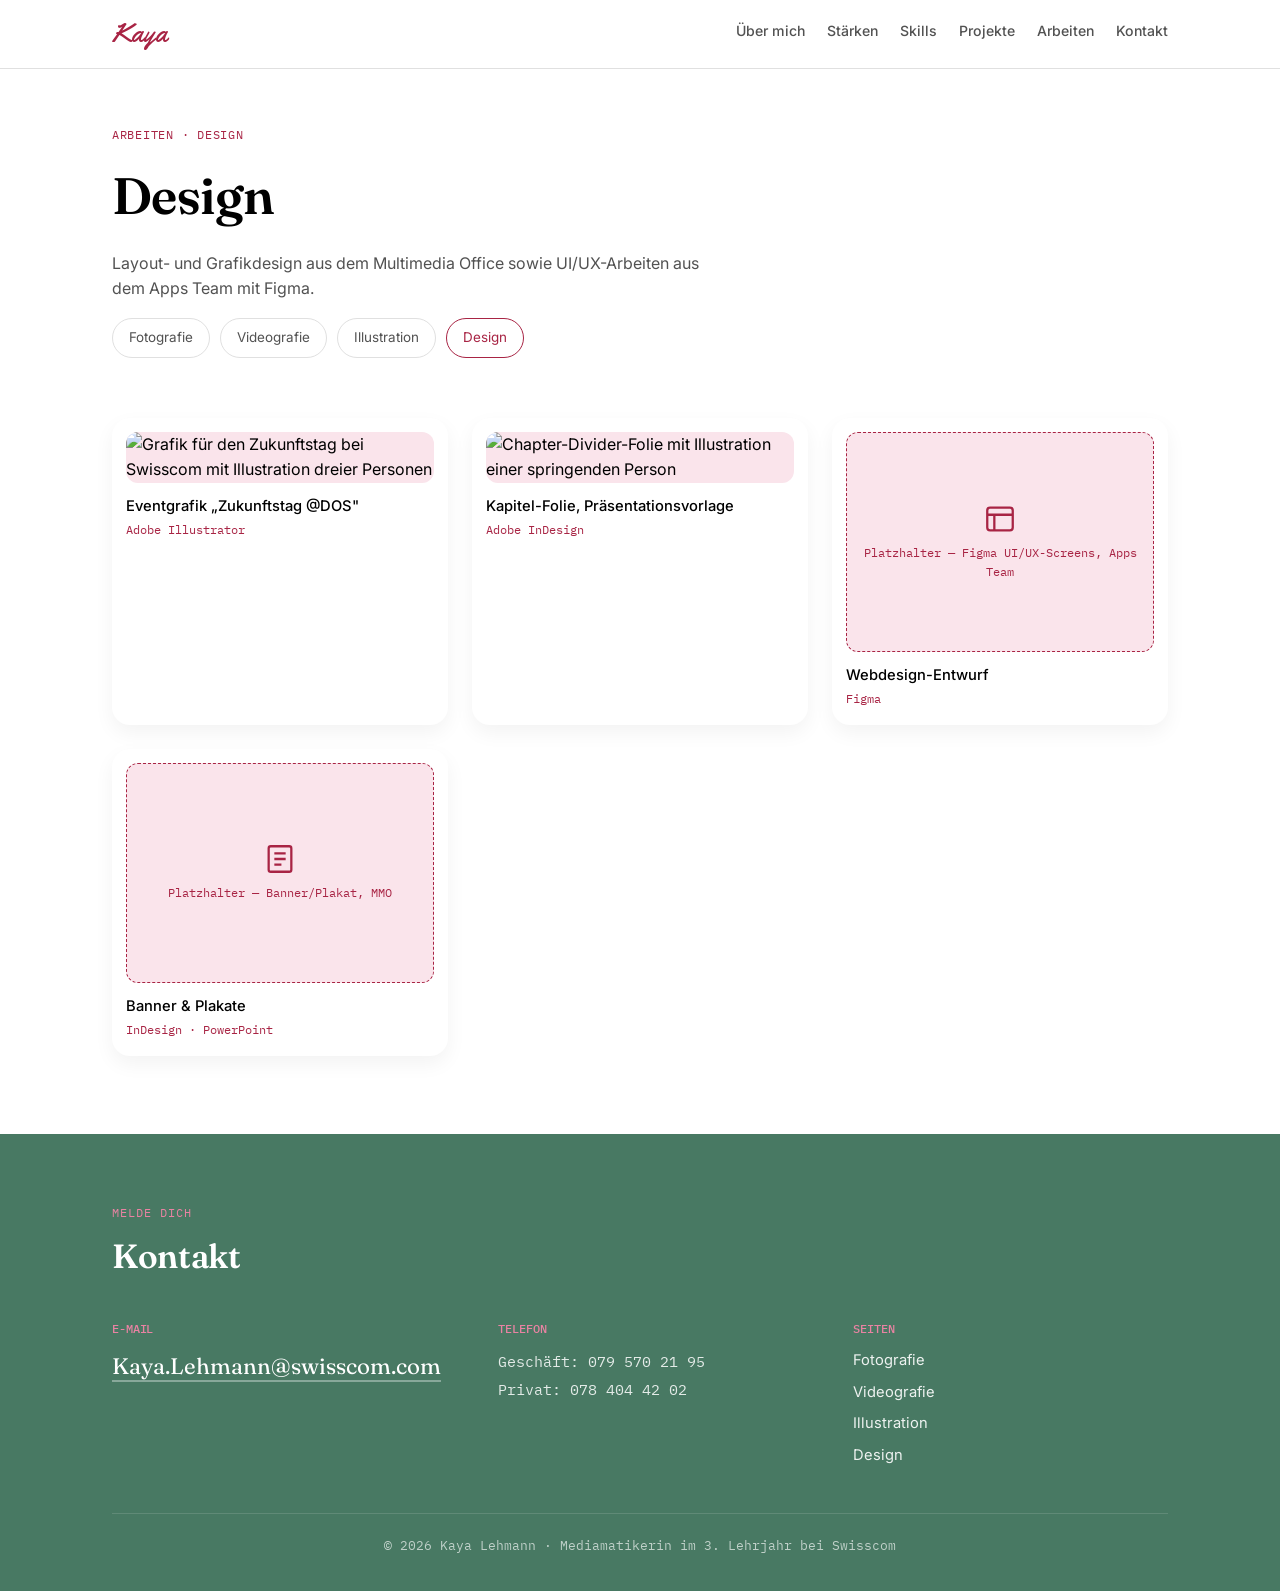
==== design.html @ 033a48f5 "Initial commit" ====
<!DOCTYPE html>
<html lang="de">
<head>
<meta charset="UTF-8">
<meta name="viewport" content="width=device-width, initial-scale=1.0">
<title>Design — Kaya Lehmann</title>
<link rel="preconnect" href="https://fonts.googleapis.com">
<link rel="preconnect" href="https://fonts.gstatic.com" crossorigin>
<link href="https://fonts.googleapis.com/css2?family=Fraunces:opsz,wght@9..144,500;9..144,600;9..144,700&family=Yellowtail&family=Inter:wght@400;500;600;700&family=IBM+Plex+Mono:wght@400;500&display=swap" rel="stylesheet">
<link rel="stylesheet" href="style.css">
</head>
<body>

<header class="top">
  <div class="wrap">
    <a class="mark" href="index.html">Kaya</a>
    <nav aria-label="Hauptnavigation">
      <a href="index.html#about">Über mich</a>
      <a href="index.html#staerken">Stärken</a>
      <a href="index.html#skills">Skills</a>
      <a href="index.html#projekte">Projekte</a>
      <a href="index.html#arbeiten">Arbeiten</a>
      <a href="index.html#kontakt">Kontakt</a>
    </nav>
  </div>
</header>

<main class="wrap">
  <section class="page-hero">
    <span class="eyebrow">Arbeiten · Design</span>
    <h1>Design</h1>
    <p>Layout- und Grafikdesign aus dem Multimedia Office sowie UI/UX-Arbeiten aus dem Apps Team mit Figma.</p>
    <div class="subnav">
      <a href="fotografie.html">Fotografie</a>
      <a href="videografie.html">Videografie</a>
      <a href="illustration.html">Illustration</a>
      <a class="active" href="design.html">Design</a>
    </div>
  </section>

  <!-- Eigene Design-Arbeiten: Dateien in assets/ ablegen und src unten anpassen -->
  <div class="gallery">
    <figure><img src="assets/work-zukunftstag.jpg" alt="Grafik für den Zukunftstag bei Swisscom mit Illustration dreier Personen"><figcaption>Eventgrafik „Zukunftstag @DOS"<span class="tools">Adobe Illustrator</span></figcaption></figure>
    <figure><img src="assets/work-divider.jpg" alt="Chapter-Divider-Folie mit Illustration einer springenden Person"><figcaption>Kapitel-Folie, Präsentationsvorlage<span class="tools">Adobe InDesign</span></figcaption></figure>
    <figure>
      <div class="placeholder-tile">
        <svg viewBox="0 0 24 24" fill="none" stroke="currentColor" stroke-width="1.6"><rect x="3" y="4" width="18" height="16" rx="2"/><path d="M3 9h18M8 9v11"/></svg>
        <span>Platzhalter — Figma UI/UX-Screens, Apps Team</span>
      </div>
      <figcaption>Webdesign-Entwurf<span class="tools">Figma</span></figcaption>
    </figure>
    <figure>
      <div class="placeholder-tile">
        <svg viewBox="0 0 24 24" fill="none" stroke="currentColor" stroke-width="1.6"><rect x="4" y="3" width="16" height="18" rx="1.5"/><path d="M8 8h8M8 12h8M8 16h5"/></svg>
        <span>Platzhalter — Banner/Plakat, MMO</span>
      </div>
      <figcaption>Banner &amp; Plakate<span class="tools">InDesign · PowerPoint</span></figcaption>
    </figure>
  </div>
</main>

<footer class="site-footer" id="kontakt">
  <div class="wrap">
    <div class="section-head"><span class="eyebrow">Melde dich</span><h2>Kontakt</h2></div>
    <div class="footer-grid">
      <div><h3>E-Mail</h3><a class="big" href="mailto:Kaya.Lehmann@swisscom.com">Kaya.Lehmann@swisscom.com</a></div>
      <div><h3>Telefon</h3><p class="line">Geschäft: 079 570 21 95</p><p class="line">Privat: 078 404 42 02</p></div>
      <div><h3>Seiten</h3><nav><a href="fotografie.html">Fotografie</a><a href="videografie.html">Videografie</a><a href="illustration.html">Illustration</a><a href="design.html">Design</a></nav></div>
    </div>
    <div class="footer-bottom">© 2026 Kaya Lehmann · Mediamatikerin im 3. Lehrjahr bei Swisscom</div>
  </div>
</footer>

</body>
</html>
---- style.css ----
/* ============================================================
   FARBPALETTE — direkt aus deiner Vorlage übernommen.
   Willst du einen Ton ändern, reicht es, den Hex-Wert hier
   anzupassen — die ganze Seite (alle Unterseiten) zieht nach,
   da alle Dateien dieses eine style.css einbinden.
   ============================================================ */
/* ============================================================
   1) FARBEN — nur hier ändern, die ganze Seite zieht nach.
   ============================================================ */
:root {
  --green:   #6FBA99;   /* Grün */
  --mint:    #BFE3D6;   /* Mint */
  --pink:    #E983A3;   /* Pink */
  --crimson: #A82444;   /* Dunkelrot (Hauptakzent für Text/Buttons) */
  --black:   #000000;
  --white:   #FFFFFF;

  /* abgeleitete, hellere/dunklere Töne aus deinen Farben */
  --pink-soft:  color-mix(in srgb, var(--pink) 22%, white);
  --mint-soft:  color-mix(in srgb, var(--mint) 45%, white);
  --green-deep: color-mix(in srgb, var(--green) 65%, black);  /* lesbares Grün für Text */

  /* alte Namen bleiben bestehen, zeigen aber auf die neuen Farben */
  --growing-pink: var(--crimson);
  --sleeping-pink: var(--pink);
  --shy-pink: var(--pink-soft);
  --tulipe-green: var(--green);
  --grounding-green: var(--green-deep);
  --sleeping-green: var(--black);

  --bg: var(--white);
  --ink: var(--black);
  --ink-soft: color-mix(in srgb, black 68%, white);
  --line: color-mix(in srgb, black 12%, white);
  --paper: var(--white);
}

* { box-sizing: border-box; }
html { scroll-behavior: smooth; }

@media (prefers-reduced-motion: reduce) {
  html { scroll-behavior: auto; }
  * { animation-duration: 0.001ms !important; transition-duration: 0.001ms !important; }
}

body {
  margin: 0;
  background: var(--bg);
  color: var(--ink);
  font-family: 'Inter', -apple-system, BlinkMacSystemFont, sans-serif;
  line-height: 1.6;
  -webkit-font-smoothing: antialiased;
}

a { color: inherit; }

h1, h2, h3 {
  font-family: 'Fraunces', Georgia, serif;
  font-weight: 600;
  margin: 0;
  letter-spacing: -0.01em;
}

.signature {
  font-family: 'Yellowtail', cursive;
  font-weight: 400;
  color: var(--growing-pink);
}

.wrap { max-width: 1120px; margin: 0 auto; padding: 0 32px; }
section { scroll-margin-top: 78px; }

/* ---------- Top nav (alle Seiten) ---------- */

header.top {
  position: sticky; top: 0; z-index: 30;
  background: rgba(255,255,255,0.92);
  backdrop-filter: blur(8px);
  border-bottom: 1px solid var(--line);
}
.top .wrap { display: flex; align-items: center; justify-content: space-between; height: 68px; }
.top .mark { font-family: 'Yellowtail', cursive; font-size: 1.7rem; color: var(--growing-pink); text-decoration: none; }
.top nav { display: flex; gap: 22px; }
.top nav a {
  text-decoration: none; font-size: 0.88rem; font-weight: 500;
  color: var(--ink-soft); padding-bottom: 3px;
  border-bottom: 2px solid transparent;
  transition: color 0.2s ease, border-color 0.2s ease;
}
.top nav a:hover, .top nav a.active { color: var(--growing-pink); border-color: var(--growing-pink); }

@media (max-width: 760px) { .top nav { display: none; } }

/* ---------- Hero (plakativ) ---------- */

.hero { position: relative; overflow: hidden; padding: 88px 0 64px; }


.hero-inner {
  position: relative; z-index: 1;
  display: grid; grid-template-columns: 1.3fr 1fr; gap: 44px; align-items: center;
}

.hero-tag {
  font-family: 'IBM Plex Mono', monospace; font-size: 0.78rem;
  color: var(--grounding-green); text-transform: uppercase; letter-spacing: 0.06em;
  margin-bottom: 18px;
}

.hero h1 { font-size: clamp(2.6rem, 6vw, 4.4rem); line-height: 1.02; }
.hero h1 .signature { font-size: 1.05em; }

.hero .role {
  margin-top: 18px; font-size: 1.1rem; font-weight: 500; color: var(--sleeping-green);
}

.hero p.lede { margin-top: 18px; max-width: 48ch; color: var(--ink-soft); font-size: 1.02rem; }

.hero .chips { margin-top: 30px; display: flex; gap: 12px; flex-wrap: wrap; }
.chip {
  font-family: 'IBM Plex Mono', monospace; font-size: 0.78rem;
  padding: 10px 18px; border-radius: 30px; text-decoration: none; font-weight: 500;
  border: 1.5px solid var(--grounding-green);
}
.chip.solid { background: var(--growing-pink); color: #fff; border-color: var(--growing-pink); }
.chip.solid:hover { background: var(--sleeping-green); border-color: var(--sleeping-green); }
.chip.outline { color: var(--grounding-green); }
.chip.outline:hover { background: var(--grounding-green); color: #fff; }

/* 2) PORTRAIT — abgerundete Ecken: border-radius beim img ändern.
      Die bunten Punkte (.dot) liegen HINTER dem Bild (z-index 0)
      und schauen nur teilweise hervor. Position/Grösse pro Punkt anpassbar. */
.hero-portrait { position: relative; z-index: 1; width: 300px; height: 100%; justify-self: center; }
.hero-portrait img {
  position: relative; z-index: 1; display: block;
  width: 100%; height: 100%;
  object-fit: cover; object-position: top center;
  border-radius: 28px;
  box-shadow: 0 18px 30px rgba(0,0,0,0.18);
}
.dot { position: absolute; border-radius: 50%; z-index: 0; }
.dot.d1 { width: 190px; height: 190px; background: var(--pink);    top: -60px;   right: -75px; }
.dot.d2 { width: 130px; height: 130px; background: var(--green);   bottom: -45px; left: -60px; }
.dot.d3 { width: 90px;  height: 90px;  background: var(--mint);    bottom: 40px;  right: -50px; }
.dot.d4 { width: 60px;  height: 60px;  background: var(--crimson); top: 30px;     left: -32px; }

@media (max-width: 680px) {
  .hero-inner { grid-template-columns: 1fr; }
  .hero-portrait { width: 200px; height: 260px; justify-self: start; }
}

/* ---------- Section shell ---------- */

section.block { padding: 66px 0; }
.tint-pink { background: var(--shy-pink); }
.tint-white { background: var(--paper); }

.section-head { margin-bottom: 36px; }
.section-head .eyebrow {
  display: block; font-family: 'IBM Plex Mono', monospace; font-size: 0.74rem;
  color: var(--growing-pink); text-transform: uppercase; letter-spacing: 0.08em; margin-bottom: 8px;
}
.section-head h2 { font-size: clamp(1.6rem, 3vw, 2.1rem); }
.section-head p.sub { margin: 10px 0 0; color: var(--ink-soft); max-width: 60ch; }

/* ---------- About ---------- */

.about-grid { display: grid; grid-template-columns: 1.6fr 1fr; gap: 48px; align-items: start; }
.about-grid p { color: var(--ink-soft); max-width: 62ch; }
.about-grid p + p { margin-top: 14px; }

.about-quote {
  background: var(--paper); border-left: 4px solid var(--growing-pink);
  padding: 20px 22px; border-radius: 4px; font-family: 'Fraunces', serif; font-style: italic; font-size: 1.05rem;
  color: var(--sleeping-green);
}

/* ---------- Funfacts ---------- */

.funfacts-grid { display: grid; grid-template-columns: repeat(4, 1fr); gap: 16px; }
.funfact {
  background: var(--paper); border-radius: 18px; padding: 24px 20px;
  box-shadow: 0 8px 20px rgba(0,0,0,0.06);
}
.funfact .ico { width: 26px; height: 26px; color: var(--tulipe-green); margin-bottom: 12px; }
.funfact dt {
  font-family: 'IBM Plex Mono', monospace; font-size: 0.68rem; text-transform: uppercase;
  color: var(--growing-pink); letter-spacing: 0.04em;
}
.funfact dd { margin: 5px 0 0; font-size: 0.98rem; font-weight: 500; }

@media (max-width: 820px) { .funfacts-grid { grid-template-columns: 1fr 1fr; } }

/* ---------- Strengths (mit Icon) ---------- */

.strengths { display: grid; grid-template-columns: repeat(3, 1fr); gap: 18px; }
.strength {
  background: var(--paper); border-radius: 18px; padding: 26px 24px;
  display: flex; gap: 16px; align-items: flex-start;
  box-shadow: 0 8px 20px rgba(0,0,0,0.05);
}
.strength .ico {
  width: 40px; height: 40px; flex-shrink: 0; border-radius: 50%;
  display: flex; align-items: center; justify-content: center;
  background: var(--shy-pink); color: var(--growing-pink);
}
.strength:nth-child(even) .ico { background: var(--mint-soft); color: var(--grounding-green); }
.strength .ico svg { width: 20px; height: 20px; }
.strength h3 { font-size: 1.02rem; margin-bottom: 6px; }
.strength p { margin: 0; font-size: 0.88rem; color: var(--ink-soft); }

@media (max-width: 820px) { .strengths { grid-template-columns: 1fr 1fr; } }
@media (max-width: 560px) { .strengths { grid-template-columns: 1fr; } }

/* ---------- Skills ---------- */

.skills-groups { display: grid; grid-template-columns: repeat(2, 1fr); gap: 40px 56px; }
.skill-group h3 { font-family: 'Inter', sans-serif; font-size: 0.98rem; font-weight: 700; margin-bottom: 14px; }
.skill-group:nth-child(1) h3 { color: var(--growing-pink); }
.skill-group:nth-child(2) h3 { color: var(--grounding-green); }

.skill-row {
  display: flex; align-items: center; justify-content: space-between; padding: 10px 0;
  border-bottom: 1px solid var(--line);
}
.skill-row .name { font-size: 0.95rem; }
.dots { display: flex; gap: 5px; }
.dots span { width: 8px; height: 8px; border-radius: 50%; background: var(--line); }
.dots.pink span.on { background: var(--growing-pink); }
.dots.green span.on { background: var(--grounding-green); }

@media (max-width: 720px) { .skills-groups { grid-template-columns: 1fr; } }
.skills-note { margin-top: 24px; font-size: 0.85rem; color: var(--ink-soft); }

/* ---------- Projects ---------- */

.project {
  padding: 30px 28px; border-radius: 20px; display: grid;
  grid-template-columns: 210px 1fr; gap: 30px; margin-bottom: 16px;
}
/* 4) PROJEKT-BOXEN — jede Box hat eine eigene Klasse.
      --box-bg = Hintergrund, --box-accent = Streifen links */
.project { background: var(--box-bg, var(--pink-soft)); border-left: 6px solid var(--box-accent, var(--crimson)); }
.proj-creative { --box-bg: var(--pink-soft); --box-accent: var(--pink); }
.proj-apps     { --box-bg: var(--mint-soft); --box-accent: var(--green); }
.proj-mmo      { --box-bg: color-mix(in srgb, var(--green) 28%, white); --box-accent: var(--green-deep); }
.proj-motion   { --box-bg: color-mix(in srgb, var(--crimson) 12%, white); --box-accent: var(--crimson); }
.project .meta { font-family: 'IBM Plex Mono', monospace; font-size: 0.74rem; color: var(--ink-soft); line-height: 1.9; }
.project .meta strong {
  color: var(--ink); display: block; font-family: 'Fraunces', serif; font-weight: 600;
  font-size: 1.15rem; margin-bottom: 10px;
}
.project p { margin: 0; color: var(--ink); max-width: 58ch; }

@media (max-width: 720px) { .project { grid-template-columns: 1fr; } }

/* ---------- Subpage link cards ---------- */

.subpage-grid { display: grid; grid-template-columns: repeat(4, 1fr); gap: 20px; }
.subpage-card {
  position: relative; display: block; border-radius: 20px; overflow: hidden;
  text-decoration: none; color: #fff; aspect-ratio: 3/4; background: var(--cat-bg, var(--black));
  box-shadow: 0 12px 26px rgba(0,0,0,0.14);
}
/* 3) KATEGORIE-BOXEN (Fotografie, Videografie, Illustration, Design)
      Jede Box hat eine eigene Klasse (.cat-foto usw.) mit eigenen Werten:
      --cat-bg = Hintergrund (sichtbar, wenn kein Bild geladen ist)
      --cat-accent = Farbe des Zähler-Kreises oben rechts
      --cat-pos = Bildausschnitt (z. B. top, center, center 30%)
      --cat-fit = cover (füllt) oder contain (ganzes Bild) */
.subpage-card img { width: 100%; height: 100%; object-fit: var(--cat-fit, cover); object-position: var(--cat-pos, center); display: block; transition: transform 0.4s ease; }
.cat-foto   { --cat-bg: var(--crimson);   --cat-accent: var(--pink);  --cat-pos: center 40%; }
.cat-video  { --cat-bg: var(--green-deep); --cat-accent: var(--mint);  --cat-pos: center; }
.cat-illu   { --cat-bg: var(--pink);      --cat-accent: var(--white); --cat-pos: center; }
.cat-design { --cat-bg: var(--black);     --cat-accent: var(--green); --cat-pos: top center; }
.subpage-card:hover img { transform: scale(1.06); }
.subpage-card::after {
  content: ""; position: absolute; inset: 0;
  background: linear-gradient(180deg, rgba(0,0,0,0) 40%, rgba(0,0,0,0.78) 100%);
}
.subpage-card .label {
  position: absolute; left: 18px; bottom: 16px; z-index: 1;
  font-family: 'Fraunces', serif; font-size: 1.2rem;
}
.subpage-card .count {
  position: absolute; right: 18px; top: 16px; z-index: 1;
  font-family: 'IBM Plex Mono', monospace; font-size: 0.72rem;
  background: var(--cat-accent, rgba(255,255,255,0.22)); color: var(--black); padding: 4px 10px; border-radius: 20px;
}

@media (max-width: 820px) { .subpage-grid { grid-template-columns: 1fr 1fr; } }

/* ---------- Freizeit ---------- */

.personal-head { display: flex; justify-content: space-between; align-items: baseline; flex-wrap: wrap; gap: 8px; margin-bottom: 26px; }
.personal-head p { margin: 0; color: var(--ink-soft); font-size: 0.9rem; max-width: 42ch; }
.personal-grid { display: grid; grid-template-columns: repeat(3, 1fr); gap: 18px; }
.personal-grid img { width: 100%; height: 230px; object-fit: contain; border-radius: 18px; display: block; background: var(--shy-pink); }
.personal-grid span { display: block; margin-top: 9px; font-size: 0.85rem; font-weight: 500; color: var(--ink-soft); }

@media (max-width: 720px) { .personal-grid { grid-template-columns: 1fr 1fr; } }

/* ---------- Footer / Kontakt ---------- */

footer.site-footer {
  background: var(--green-deep); color: #fff; padding: 70px 0 34px; margin-top: 8px;
}
footer.site-footer .eyebrow { color: var(--sleeping-pink); }
footer.site-footer h2 { color: #fff; }

.footer-grid { display: grid; grid-template-columns: 1.1fr 1fr 1fr; gap: 40px; margin-bottom: 46px; }
.footer-grid h3 {
  font-family: 'IBM Plex Mono', monospace; font-size: 0.74rem; text-transform: uppercase;
  color: var(--sleeping-pink); margin-bottom: 10px; font-weight: 500;
}
.footer-grid a.big {
  font-family: 'Fraunces', serif; font-size: 1.4rem; text-decoration: none; color: #fff;
  border-bottom: 2px solid rgba(255,255,255,0.35);
}
.footer-grid a.big:hover { border-color: var(--growing-pink); color: var(--sleeping-pink); }
.footer-grid p.line { margin: 4px 0; font-size: 0.95rem; opacity: 0.85; font-family: 'IBM Plex Mono', monospace; }
.footer-grid nav { display: flex; flex-direction: column; gap: 8px; }
.footer-grid nav a { text-decoration: none; font-size: 0.92rem; opacity: 0.9; }
.footer-grid nav a:hover { color: var(--sleeping-pink); }

.visibility-note {
  padding: 14px 18px; border: 1px solid rgba(255,255,255,0.25); border-radius: 12px;
  font-size: 0.82rem; opacity: 0.85; margin-bottom: 30px;
}

.footer-bottom {
  border-top: 1px solid rgba(255,255,255,0.2); padding-top: 22px;
  font-size: 0.8rem; opacity: 0.65; text-align: center; font-family: 'IBM Plex Mono', monospace;
}

/* ---------- Subpages: gallery ---------- */

.page-hero {
  padding: 56px 0 20px;
}
.page-hero .eyebrow {
  font-family: 'IBM Plex Mono', monospace; font-size: 0.78rem; color: var(--growing-pink);
  text-transform: uppercase; letter-spacing: 0.06em; display: block; margin-bottom: 10px;
}
.page-hero h1 { font-size: clamp(2.2rem, 5vw, 3.2rem); }
.page-hero p { margin-top: 14px; max-width: 60ch; color: var(--ink-soft); }

.gallery { display: grid; grid-template-columns: repeat(3, 1fr); gap: 24px; padding: 30px 0 70px; }
.gallery figure { margin: 0; background: var(--paper); border-radius: 18px; padding: 14px 14px 16px; box-shadow: 0 8px 20px rgba(0,0,0,0.05); }
.gallery figure img,
.gallery figure video { width: 100%; object-position: bottom center; border-radius: 12px; display: block; background: var(--shy-pink); }
.gallery figcaption { margin-top: 12px; font-size: 0.92rem; font-weight: 500; }
.gallery figcaption .tools {
  display: block; font-family: 'IBM Plex Mono', monospace; font-size: 0.72rem;
  color: var(--growing-pink); margin-top: 3px; font-weight: 400;
}

.portrait { display: grid; grid-template-columns: repeat(3, 1fr); gap: 24px; padding: 30px 0 70px; }
.portrait figure { margin: 0; background: var(--paper); border-radius: 18px; padding: 14px 14px 16px; box-shadow: 0 8px 20px rgba(0,0,0,0.05); }
.portrait figure img,
.portrait figure video { width: 100%; height: auto; aspect-ratio: 4 / 3; object-fit: cover; object-position: bottom center; border-radius: 12px; display: block; background: var(--shy-pink); }
.portrait figcaption { margin-top: 12px; font-size: 0.92rem; font-weight: 500; }
.portrait figcaption .tools {
  display: block; font-family: 'IBM Plex Mono', monospace; font-size: 0.72rem;
  color: var(--growing-pink); margin-top: 3px; font-weight: 400;
}

.video { display: grid; grid-template-columns: repeat(3, 1fr); gap: 24px; padding: 30px 0 70px; }
.video figure { margin: 0; background: var(--paper); border-radius: 18px; padding: 14px 14px 16px; box-shadow: 0 8px 20px rgba(0,0,0,0.05); }
.video figure img,
.video figure video { width: 100%; height: auto; aspect-ratio: 16 / 9; object-fit: cover; object-position: bottom center; border-radius: 12px; display: block; background: var(--shy-pink); }
.video figcaption { margin-top: 12px; font-size: 0.92rem; font-weight: 500; }
.video figcaption .tools {
  display: block; font-family: 'IBM Plex Mono', monospace; font-size: 0.72rem;
  color: var(--growing-pink); margin-top: 3px; font-weight: 400;
}

@media (max-width: 880px) { .gallery { grid-template-columns: 1fr 1fr; } }
@media (max-width: 560px) { .gallery { grid-template-columns: 1fr; } }

.placeholder-tile {
  height: 220px; border-radius: 12px; display: flex; align-items: center; justify-content: center;
  background: var(--shy-pink); color: var(--growing-pink); flex-direction: column; gap: 8px;
  border: 1.5px dashed var(--growing-pink);
}
.placeholder-tile svg { width: 34px; height: 34px; }
.placeholder-tile span { font-family: 'IBM Plex Mono', monospace; font-size: 0.72rem; text-align: center; padding: 0 14px; }

.subnav { display: flex; gap: 10px; flex-wrap: wrap; padding-bottom: 10px; }
.subnav a {
  text-decoration: none; font-size: 0.84rem; padding: 8px 16px; border-radius: 20px;
  border: 1.5px solid var(--line); color: var(--ink-soft);
}
.subnav a:hover, .subnav a.active { border-color: var(--growing-pink); color: var(--growing-pink); }

a:focus-visible, button:focus-visible { outline: 2px solid var(--growing-pink); outline-offset: 3px; }

@media (max-width: 820px) { .footer-grid { grid-template-columns: 1fr; gap: 30px; } }
@media (max-width: 720px) { .about-grid { grid-template-columns: 1fr; } }

/* ---------- Fotografie: Gruppentitel + Bilder ohne Rahmen/Beschriftung ---------- */
.photo-section-title {
  font-family: 'IBM Plex Mono', monospace;
  font-size: 0.78rem;
  color: var(--growing-pink);
  text-transform: uppercase;
  letter-spacing: 0.06em;
  margin: 40px 0 16px;
}
.photo-section-title:first-of-type { margin-top: 10px; }

.photo-grid {
  display: grid;
  grid-template-columns: repeat(3, 1fr);
  gap: 16px;
  padding-bottom: 10px;
}
.photo-grid img {
  width: 100%;
  height: 100%;
  object-fit: cover;
  border-radius: 12px;
  display: block;
}

@media (max-width: 880px) { .photo-grid { grid-template-columns: 1fr 1fr; } }
@media (max-width: 560px) { .photo-grid { grid-template-columns: 1fr; } }
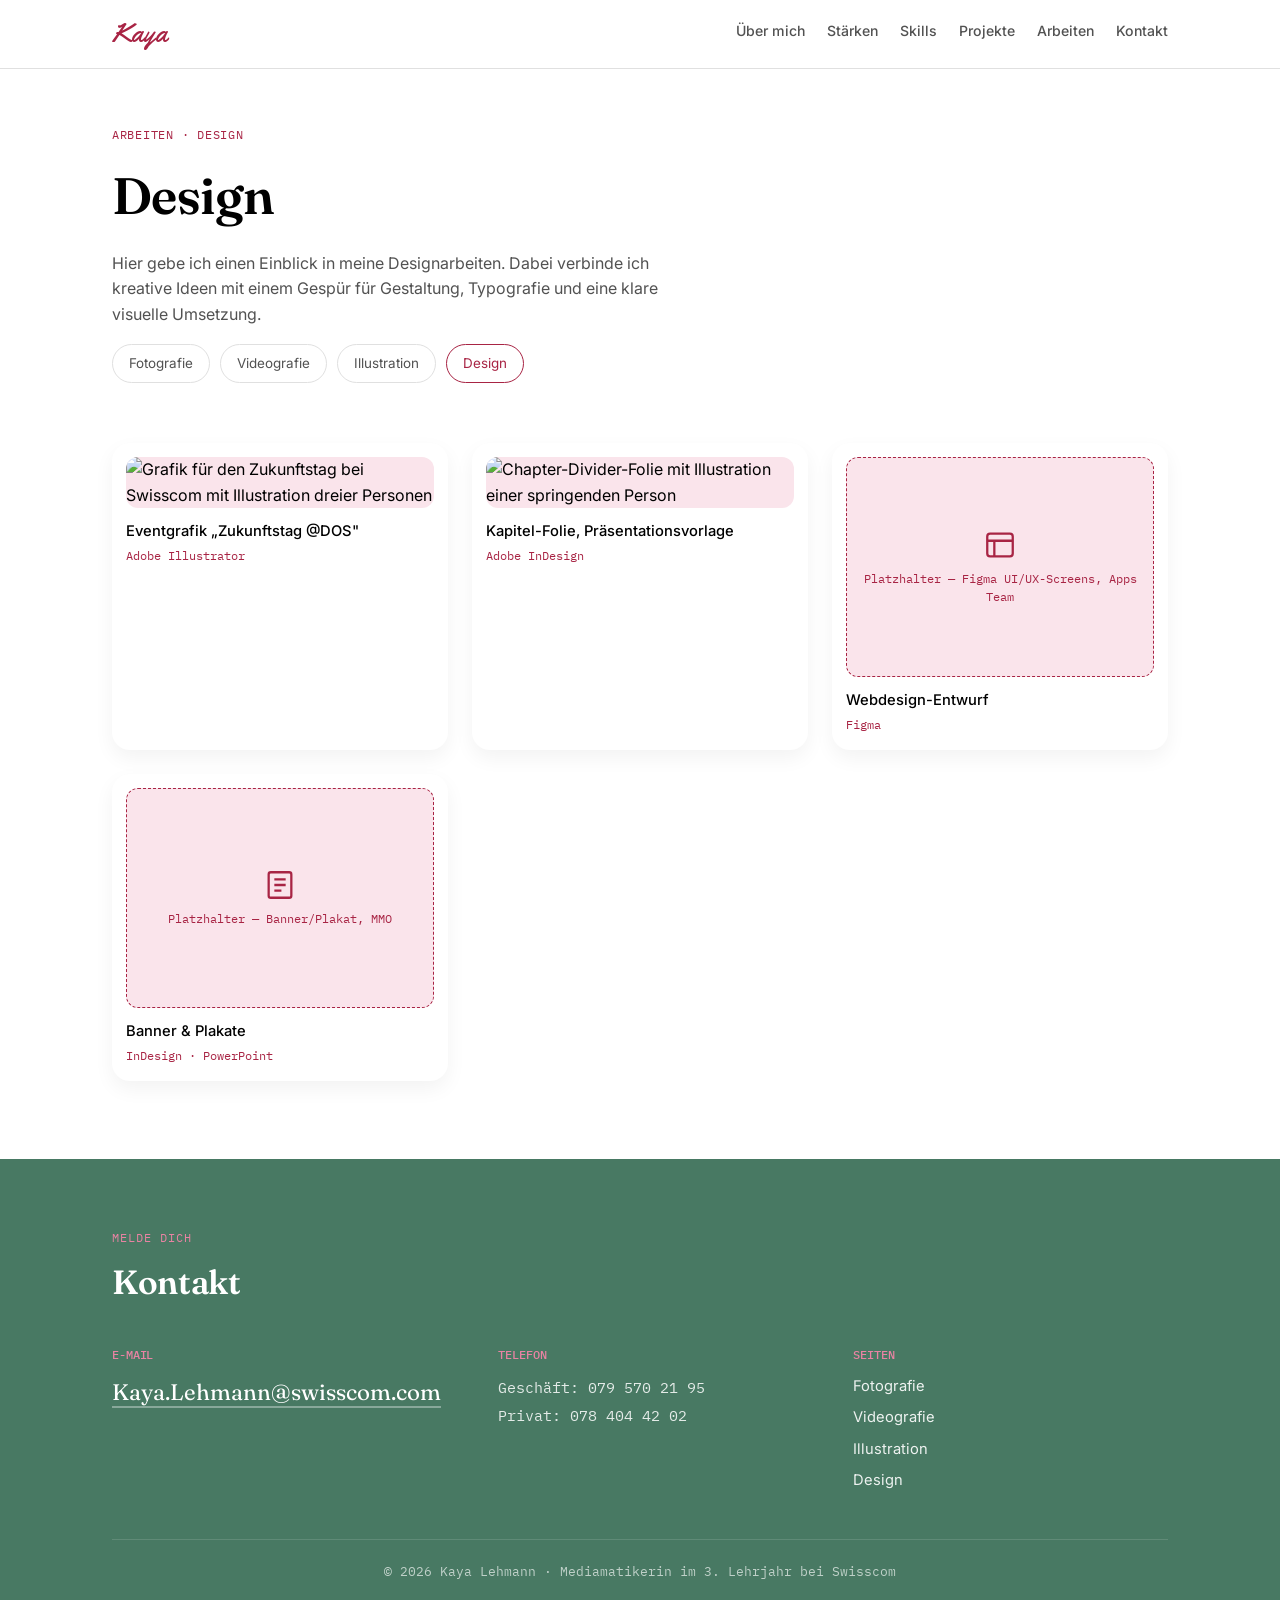
==== commit 6c8c7225: "changeskk" ====
--- a/design.html
+++ b/design.html
@@ -29,7 +29,7 @@
   <section class="page-hero">
     <span class="eyebrow">Arbeiten · Design</span>
     <h1>Design</h1>
-    <p>Layout- und Grafikdesign aus dem Multimedia Office sowie UI/UX-Arbeiten aus dem Apps Team mit Figma.</p>
+    <p>Hier gebe ich einen Einblick in meine Designarbeiten. Dabei verbinde ich kreative Ideen mit einem Gespür für Gestaltung, Typografie und eine klare visuelle Umsetzung.</p>
     <div class="subnav">
       <a href="fotografie.html">Fotografie</a>
       <a href="videografie.html">Videografie</a>
--- a/style.css
+++ b/style.css
@@ -424,4 +424,33 @@
 }
 
 @media (max-width: 880px) { .photo-grid { grid-template-columns: 1fr 1fr; } }
-@media (max-width: 560px) { .photo-grid { grid-template-columns: 1fr; } }+@media (max-width: 560px) { .photo-grid { grid-template-columns: 1fr; } }
+
+/* ---------- Illustrationsseite ---------- */
+
+/* GROSSE ILLUSTRATIONEN: 2 Boxen mit kleinem Text darunter */
+.gallery.gallery-large { grid-template-columns: repeat(2, 1fr); gap: 32px; padding: 0 0 50px; }
+.gallery.gallery-large figure { background: var(--paper); border-radius: 22px; padding: 18px 18px 20px; box-shadow: 0 10px 28px rgba(0,0,0,0.07); }
+.gallery.gallery-large .bild { aspect-ratio: 4 / 3; overflow: hidden; border-radius: 14px; background: color-mix(in srgb, black 3%, white); }
+.gallery.gallery-large img { width: 100%; height: 100%; object-fit: contain; background: transparent; border-radius: 0; transform: scale(var(--zoom, 1)); }
+.gallery.gallery-large figcaption { margin-top: 14px; font-size: 0.85rem; }
+.gallery.gallery-large figcaption .tools { font-size: 0.7rem; }
+
+/* KLEINE ILLUSTRATIONEN: eine gemeinsame Fläche, keine einzelnen Boxen, keine Texte */
+.gallery.gallery-small {
+  grid-template-columns: repeat(3, 1fr); gap: 20px 24px; padding: 40px; margin-bottom: 70px;
+  background: var(--panel-bg, color-mix(in srgb, black 4%, white)); border-radius: 26px;
+}
+.gallery.gallery-small figure { background: none; box-shadow: none; padding: 0; border-radius: 0; }
+.gallery.gallery-small figcaption { display: none; }
+.gallery.gallery-small img {
+  aspect-ratio: 1 / 1; box-sizing: border-box; padding: 12%;
+  object-fit: contain; background: transparent; border-radius: 0; transform: scale(var(--zoom, 1));
+}
+
+/* Kleinere Bildschirme */
+@media (max-width: 880px) { .gallery.gallery-small { grid-template-columns: 1fr 1fr; } }
+@media (max-width: 560px) {
+  .gallery.gallery-large, .gallery.gallery-small { grid-template-columns: 1fr; }
+  .gallery.gallery-small { padding: 24px; }
+}
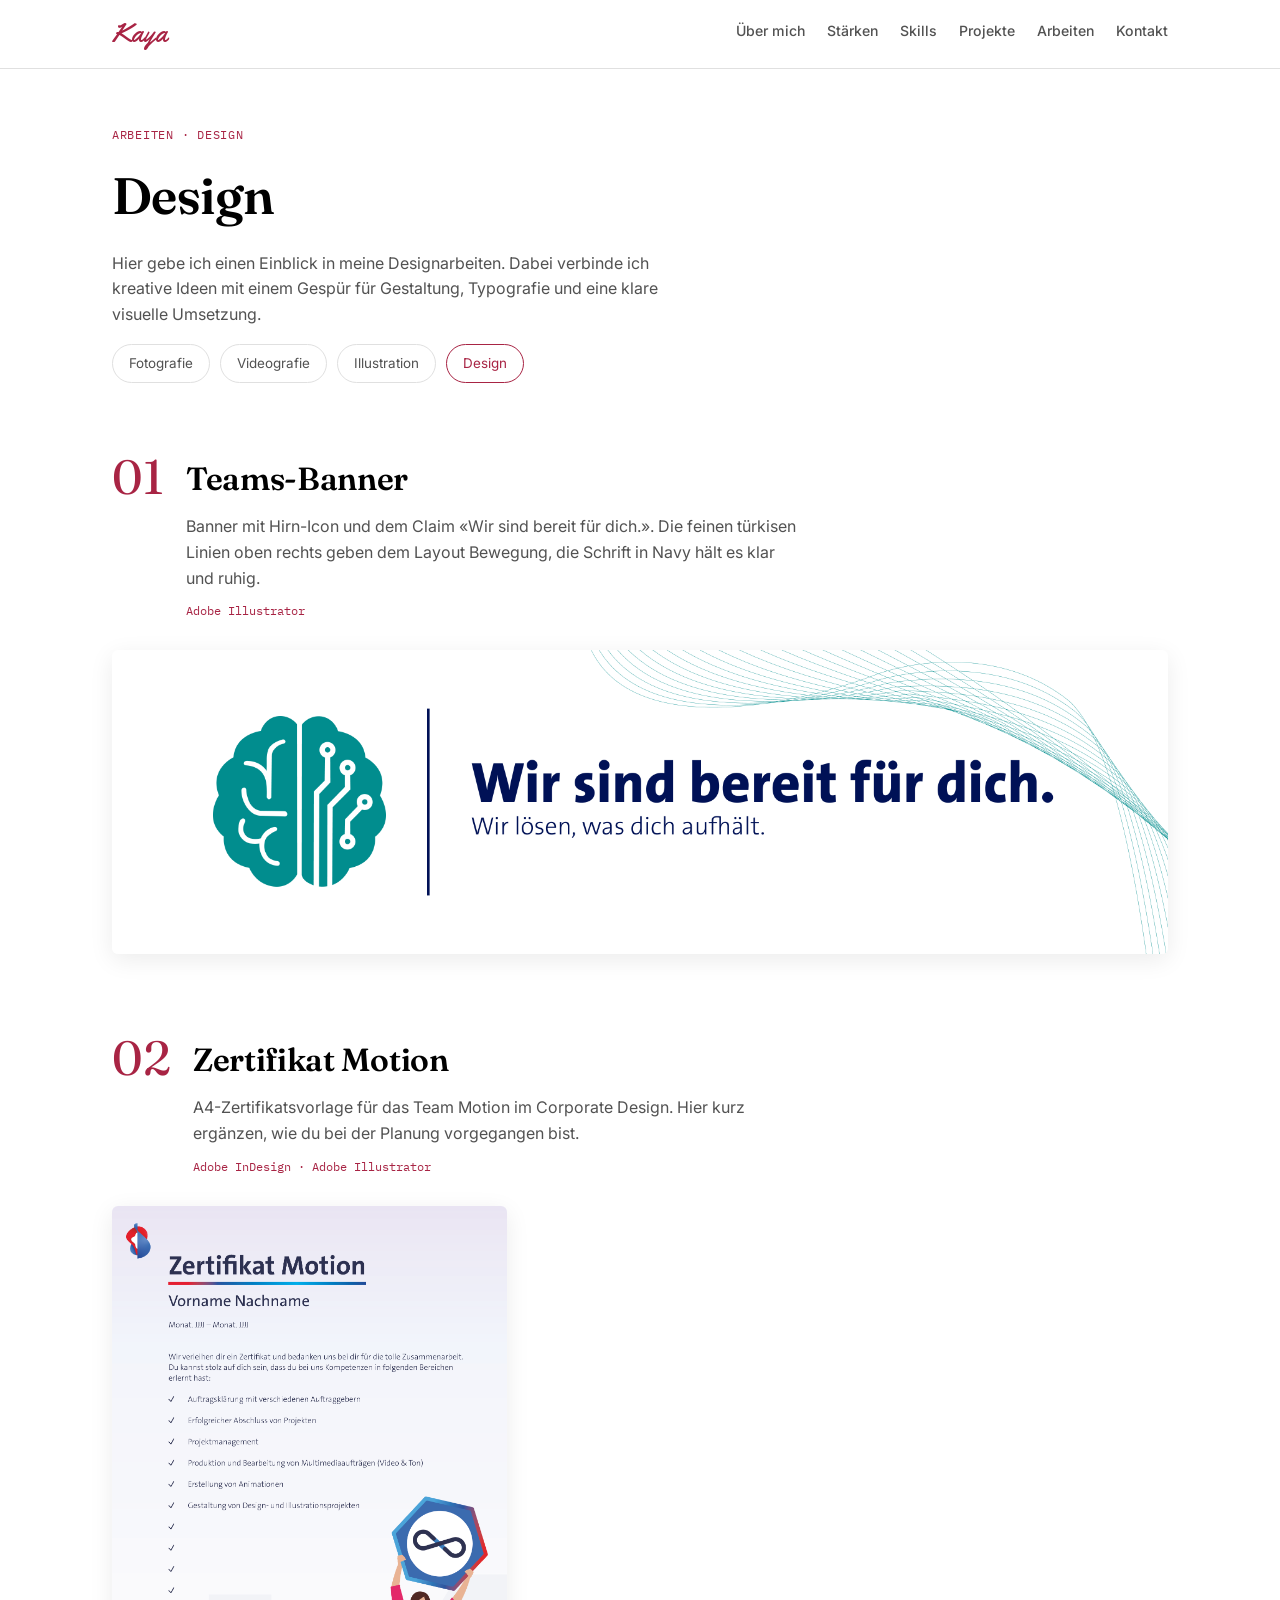
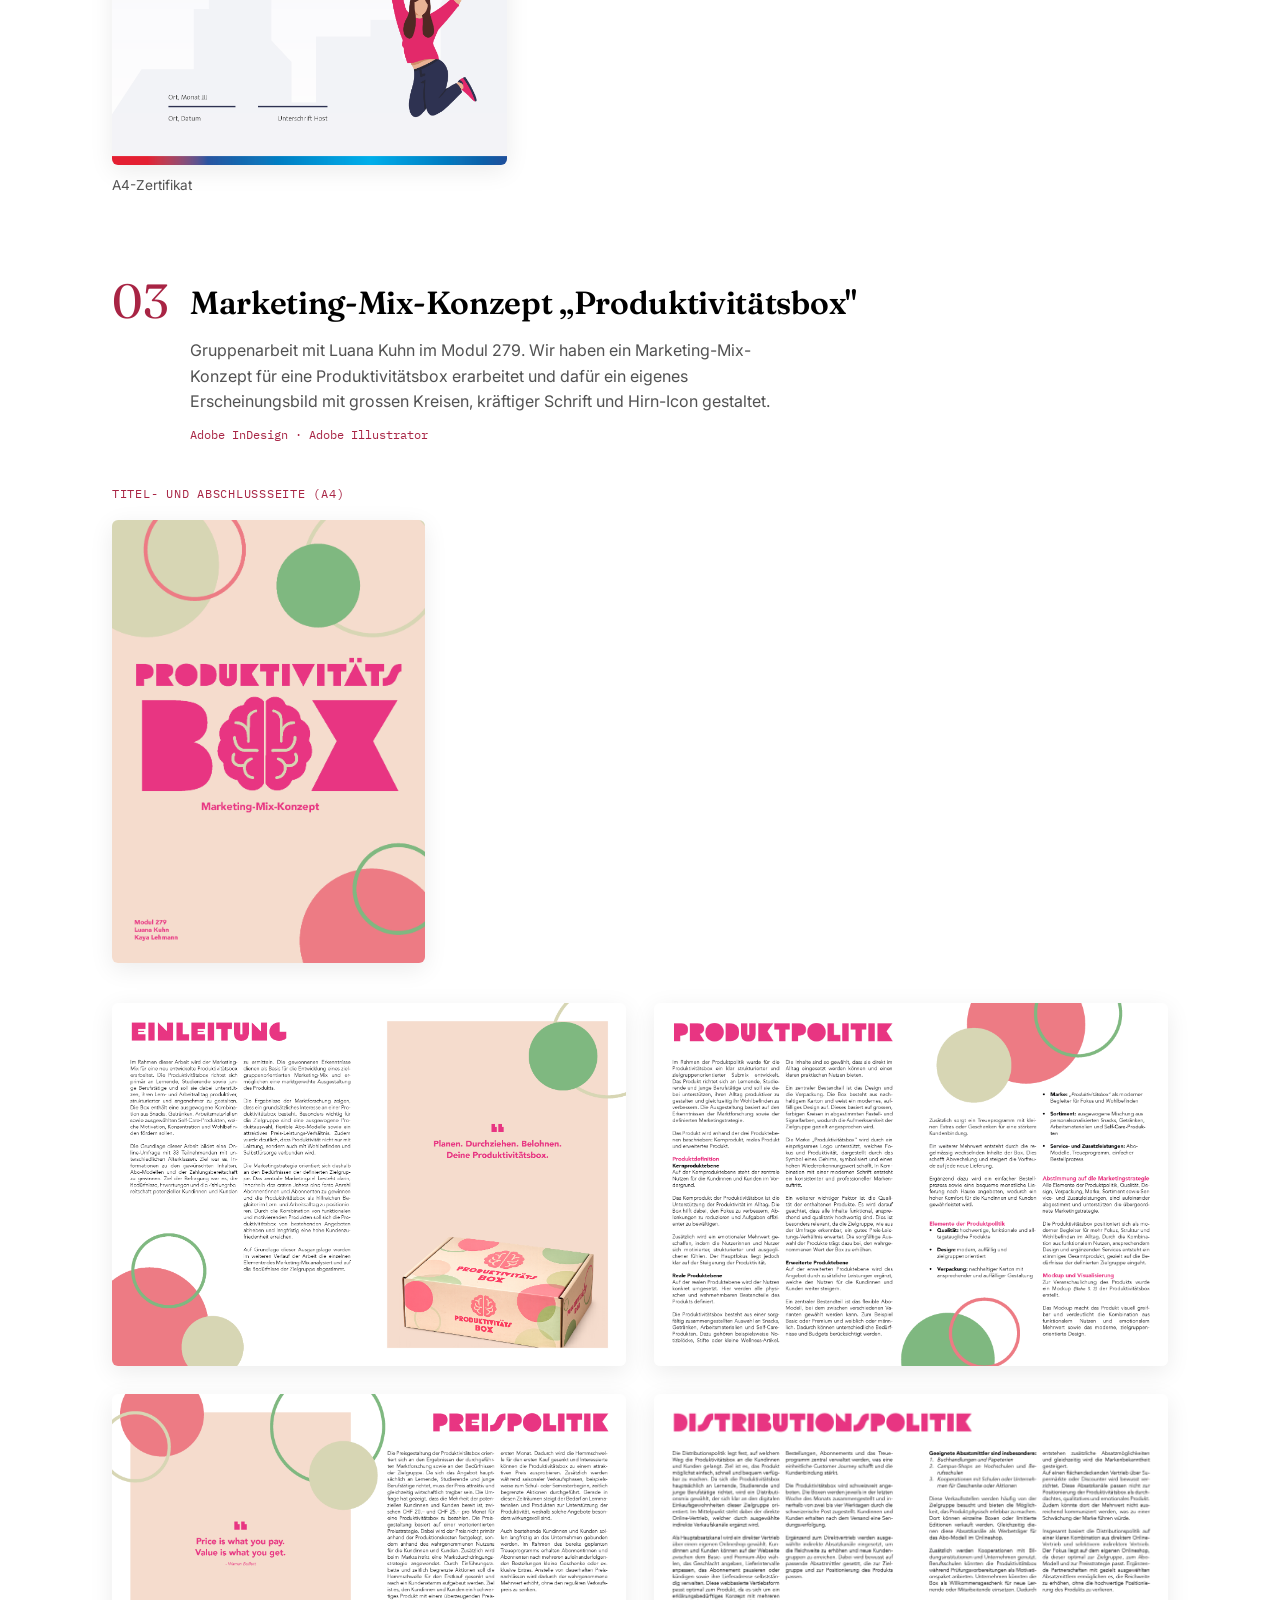
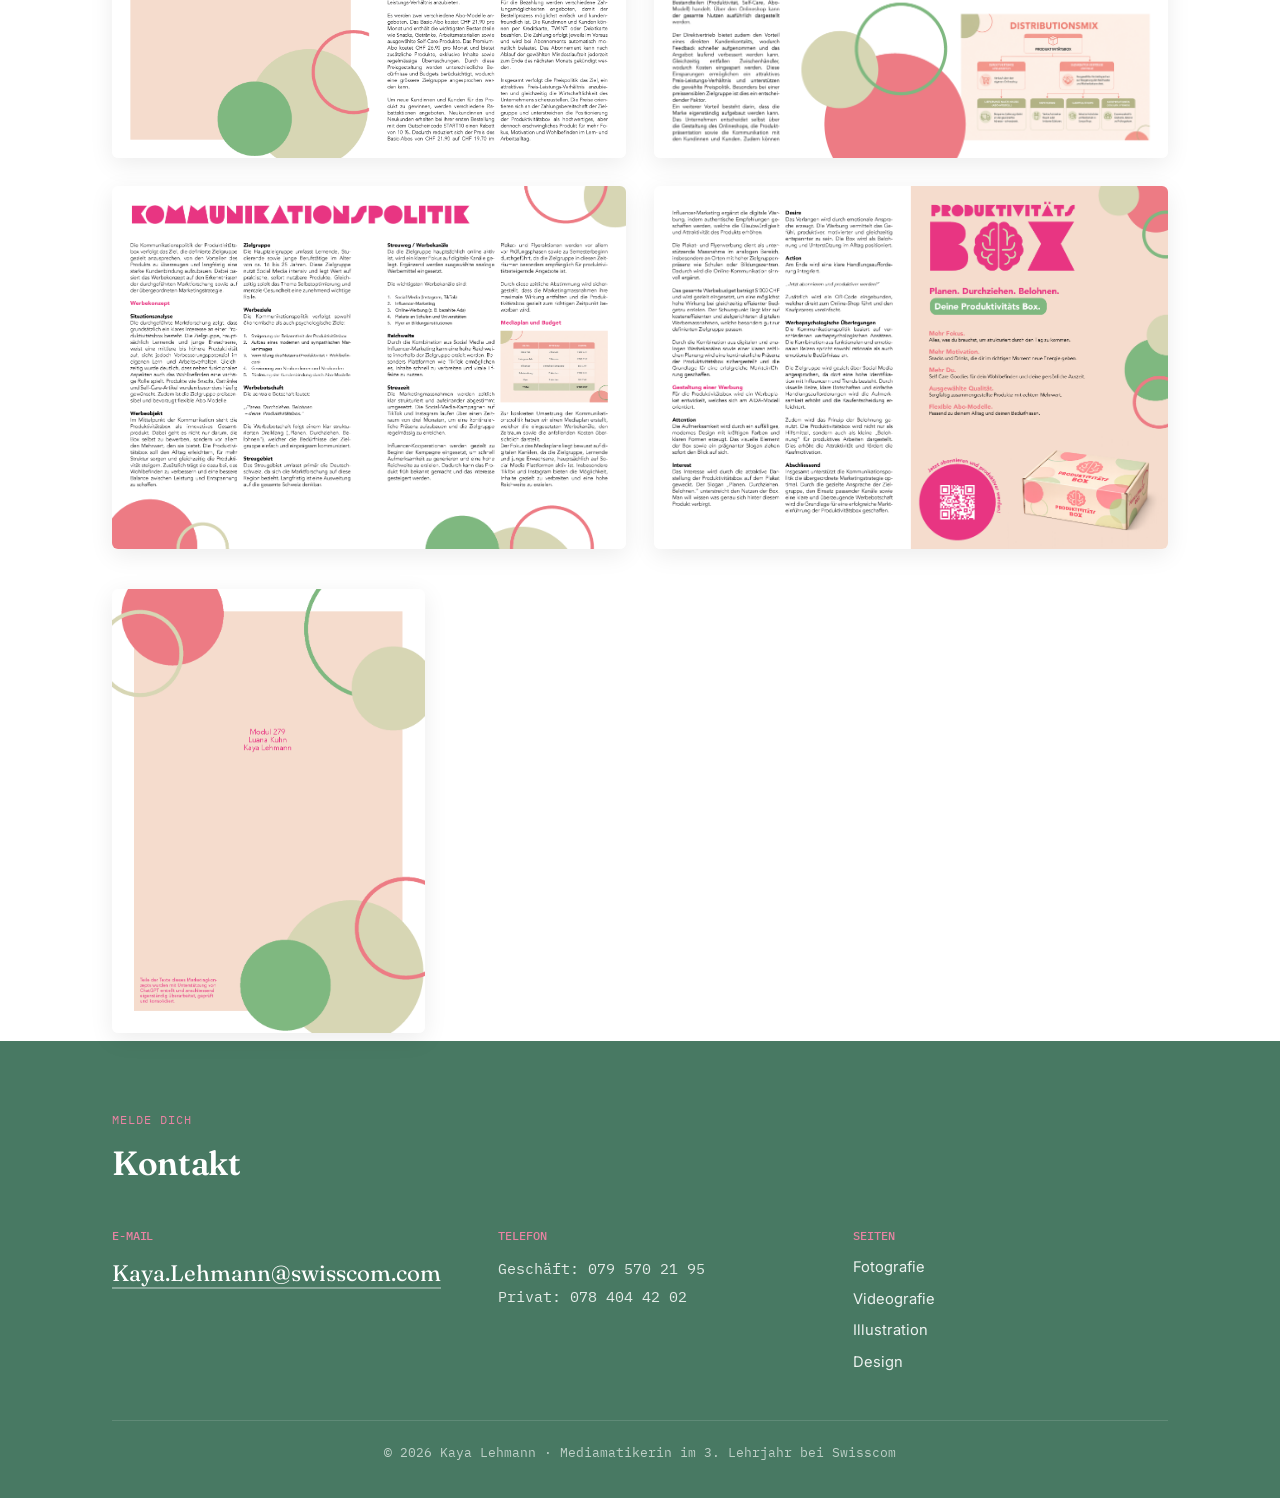
==== commit 83502c61: "changes-friday" ====
--- a/design.html
+++ b/design.html
@@ -38,25 +38,73 @@
     </div>
   </section>
 
-  <!-- Eigene Design-Arbeiten: Dateien in assets/ ablegen und src unten anpassen -->
-  <div class="gallery">
-    <figure><img src="assets/work-zukunftstag.jpg" alt="Grafik für den Zukunftstag bei Swisscom mit Illustration dreier Personen"><figcaption>Eventgrafik „Zukunftstag @DOS"<span class="tools">Adobe Illustrator</span></figcaption></figure>
-    <figure><img src="assets/work-divider.jpg" alt="Chapter-Divider-Folie mit Illustration einer springenden Person"><figcaption>Kapitel-Folie, Präsentationsvorlage<span class="tools">Adobe InDesign</span></figcaption></figure>
-    <figure>
-      <div class="placeholder-tile">
-        <svg viewBox="0 0 24 24" fill="none" stroke="currentColor" stroke-width="1.6"><rect x="3" y="4" width="18" height="16" rx="2"/><path d="M3 9h18M8 9v11"/></svg>
-        <span>Platzhalter — Figma UI/UX-Screens, Apps Team</span>
+    <!-- ============ PROJEKT 1: TEAMS-BANNER ============ -->
+  <section class="design-project">
+    <div class="design-head">
+      <span class="design-nr">01</span>
+      <div>
+        <h2>Teams-Banner</h2>
+        <p>Banner mit Hirn-Icon und dem Claim «Wir sind bereit für dich.». Die feinen türkisen Linien oben rechts geben dem Layout Bewegung, die Schrift in Navy hält es klar und ruhig.</p>
+        <p class="design-tools">Adobe Illustrator</p>
       </div>
-      <figcaption>Webdesign-Entwurf<span class="tools">Figma</span></figcaption>
+    </div>
+    <figure class="design-fig">
+      <a href="assets/Design/teams-banner.jpg" target="_blank" rel="noopener"><img class="design-img" src="assets/Design/Final_Banner.jpg" alt="Teams-Banner mit Hirn-Icon und dem Text Wir sind bereit für dich"></a>
     </figure>
-    <figure>
-      <div class="placeholder-tile">
-        <svg viewBox="0 0 24 24" fill="none" stroke="currentColor" stroke-width="1.6"><rect x="4" y="3" width="16" height="18" rx="1.5"/><path d="M8 8h8M8 12h8M8 16h5"/></svg>
-        <span>Platzhalter — Banner/Plakat, MMO</span>
+  </section>
+
+    <!-- ============ PROJEKT 2: ZERTIFIKAT + PLANUNG ============ -->
+  <section class="design-project">
+    <div class="design-head">
+      <span class="design-nr">02</span>
+      <div>
+        <h2>Zertifikat Motion</h2>
+        <p>A4-Zertifikatsvorlage für das Team Motion im Corporate Design. Hier kurz ergänzen, wie du bei der Planung vorgegangen bist.</p>
+        <p class="design-tools">Adobe InDesign · Adobe Illustrator</p>
       </div>
-      <figcaption>Banner &amp; Plakate<span class="tools">InDesign · PowerPoint</span></figcaption>
-    </figure>
-  </div>
+    </div>
+    <div class="design-row cols-poster">
+      <figure class="design-fig">
+        <a href="assets/Design/zertifikat-motion.jpg" target="_blank" rel="noopener"><img class="design-img" src="assets/Design/Vorlage_Zertifikat.png" alt="A4-Zertifikatsvorlage Zertifikat Motion"></a>
+        <figcaption>A4-Zertifikat</figcaption>
+      </figure>
+  </section>
+
+  <!-- ============ PROJEKT 3: MARKETING-KONZEPT ============ -->
+  <section class="design-project">
+    <div class="design-head">
+      <span class="design-nr">03</span>
+      <div>
+        <h2>Marketing-Mix-Konzept „Produktivitätsbox"</h2>
+        <p>Gruppenarbeit mit Luana Kuhn im Modul 279. Wir haben ein Marketing-Mix-Konzept für eine Produktivitätsbox erarbeitet und dafür ein eigenes Erscheinungsbild mit grossen Kreisen, kräftiger Schrift und Hirn-Icon gestaltet.</p>
+        <p class="design-tools">Adobe InDesign · Adobe Illustrator</p>
+      </div>
+    </div>
+
+    <p class="design-label">Titel- und Abschlussseite (A4)</p>
+    <div class="design-row cols-2 narrow">
+      <figure class="design-fig">
+        <a href="assets/Design/Marketing mis Konzept_Seite_1.png" target="_blank" rel="noopener"><img class="design-img" src="assets/Design/Marketing mis Konzept_Seite_1.png" alt="Titelseite Produktivitätsbox"></a>
+    </div>
+
+    <p class="design-label">
+    <div class="design-row cols-2">
+      <figure class="design-fig"><a href="assets/Design/marketing-02-doppelseite.jpg" target="_blank" rel="noopener"><img class="design-img" src="assets/Design/Marketing mis Konzept_Seite_2.png" alt="Doppelseite 1"></a></figure>
+      <figure class="design-fig"><a href="assets/Design/marketing-03-doppelseite.jpg" target="_blank" rel="noopener"><img class="design-img" src="assets/Design/Marketing mis Konzept_Seite_3.png" alt="Doppelseite 2"></a></figure>
+      <figure class="design-fig"><a href="assets/Design/marketing-04-doppelseite.jpg" target="_blank" rel="noopener"><img class="design-img" src="assets/Design/Marketing mis Konzept_Seite_4.png" alt="Doppelseite 3"></a></figure>
+      <figure class="design-fig"><a href="assets/Design/marketing-05-doppelseite.jpg" target="_blank" rel="noopener"><img class="design-img" src="assets/Design/Marketing mis Konzept_Seite_5.png" alt="Doppelseite 4"></a></figure>
+      <figure class="design-fig"><a href="assets/Design/marketing-06-doppelseite.jpg" target="_blank" rel="noopener"><img class="design-img" src="assets/Design/Marketing mis Konzept_Seite_6.png" alt="Doppelseite 5"></a></figure>
+      <figure class="design-fig"><a href="assets/Design/marketing-07-doppelseite.jpg" target="_blank" rel="noopener"><img class="design-img" src="assets/Design/Marketing mis Konzept_Seite_7.png" alt="Doppelseite 6"></a></figure>
+    </div>
+  </section>
+
+  <p class="design-label">
+    <div class="design-row cols-2 narrow">
+      <figure class="design-fig">
+        <a href="assets/Design/Marketing mis Konzept_Seite_8.png" target="_blank" rel="noopener"><img class="design-img" src="assets/Design/Marketing mis Konzept_Seite_8.png" alt="Abschlussseite"></a>
+      </figure>
+    </div>
+
 </main>
 
 <footer class="site-footer" id="kontakt">
--- a/style.css
+++ b/style.css
@@ -431,8 +431,7 @@
 /* GROSSE ILLUSTRATIONEN: 2 Boxen mit kleinem Text darunter */
 .gallery.gallery-large { grid-template-columns: repeat(2, 1fr); gap: 32px; padding: 0 0 50px; }
 .gallery.gallery-large figure { background: var(--paper); border-radius: 22px; padding: 18px 18px 20px; box-shadow: 0 10px 28px rgba(0,0,0,0.07); }
-.gallery.gallery-large .bild { aspect-ratio: 4 / 3; overflow: hidden; border-radius: 14px; background: color-mix(in srgb, black 3%, white); }
-.gallery.gallery-large img { width: 100%; height: 100%; object-fit: contain; background: transparent; border-radius: 0; transform: scale(var(--zoom, 1)); }
+.gallery.gallery-large .bild { aspect-ratio: 4 / 3; overflow: hidden; border-radius: 14px; background: transparent; }.gallery.gallery-large img { width: 100%; height: 100%; object-fit: contain; background: transparent; border-radius: 0; transform: scale(var(--zoom, 1)); }
 .gallery.gallery-large figcaption { margin-top: 14px; font-size: 0.85rem; }
 .gallery.gallery-large figcaption .tools { font-size: 0.7rem; }
 
@@ -453,4 +452,44 @@
 @media (max-width: 560px) {
   .gallery.gallery-large, .gallery.gallery-small { grid-template-columns: 1fr; }
   .gallery.gallery-small { padding: 24px; }
+}
+
+/* ============================================================
+   DESIGN-SEITE: 3 Projekte
+   ============================================================ */
+.design-project { margin-top: 80px; }
+.page-hero + .design-project { margin-top: 40px; }
+
+/* Kopf mit Nummer, Titel, Text */
+.design-head { display: flex; gap: 22px; align-items: flex-start; margin-bottom: 30px; }
+.design-nr { font-family: 'Fraunces', serif; font-size: 3rem; line-height: 1; color: var(--growing-pink); }
+.design-head h2 { font-size: clamp(1.5rem, 3vw, 2rem); }
+.design-head p { margin: 10px 0 0; max-width: 62ch; color: var(--ink-soft); }
+.design-head .design-tools { font-family: 'IBM Plex Mono', monospace; font-size: 0.75rem; color: var(--growing-pink); }
+
+/* Bilder: nie zugeschnitten, ohne Rahmen und Karte */
+.design-fig { margin: 0; }
+.design-fig a { display: block; }
+.design-img {
+  width: 100%; height: auto; display: block; border-radius: 6px;
+  box-shadow: 0 6px 24px rgba(0,0,0,0.08);   /* Zeile löschen = kein Schatten */
+}
+.design-fig figcaption { margin-top: 10px; font-size: 0.85rem; color: var(--ink-soft); }
+
+/* Raster */
+.design-row { display: grid; gap: 28px; align-items: start; }
+.design-row.cols-2 { grid-template-columns: repeat(2, minmax(0, 1fr)); }
+.design-row.cols-poster { grid-template-columns: minmax(0, 1fr) minmax(0, 1.6fr); }
+.design-row.narrow { max-width: 62%; }
+
+/* Zwischentitel */
+.design-label {
+  font-family: 'IBM Plex Mono', monospace; font-size: 0.78rem; color: var(--growing-pink);
+  text-transform: uppercase; letter-spacing: 0.06em; margin: 40px 0 16px;
+}
+
+@media (max-width: 720px) {
+  .design-row.cols-2, .design-row.cols-poster { grid-template-columns: 1fr; }
+  .design-row.narrow { max-width: 100%; }
+  .design-head { flex-direction: column; gap: 8px; }
 }
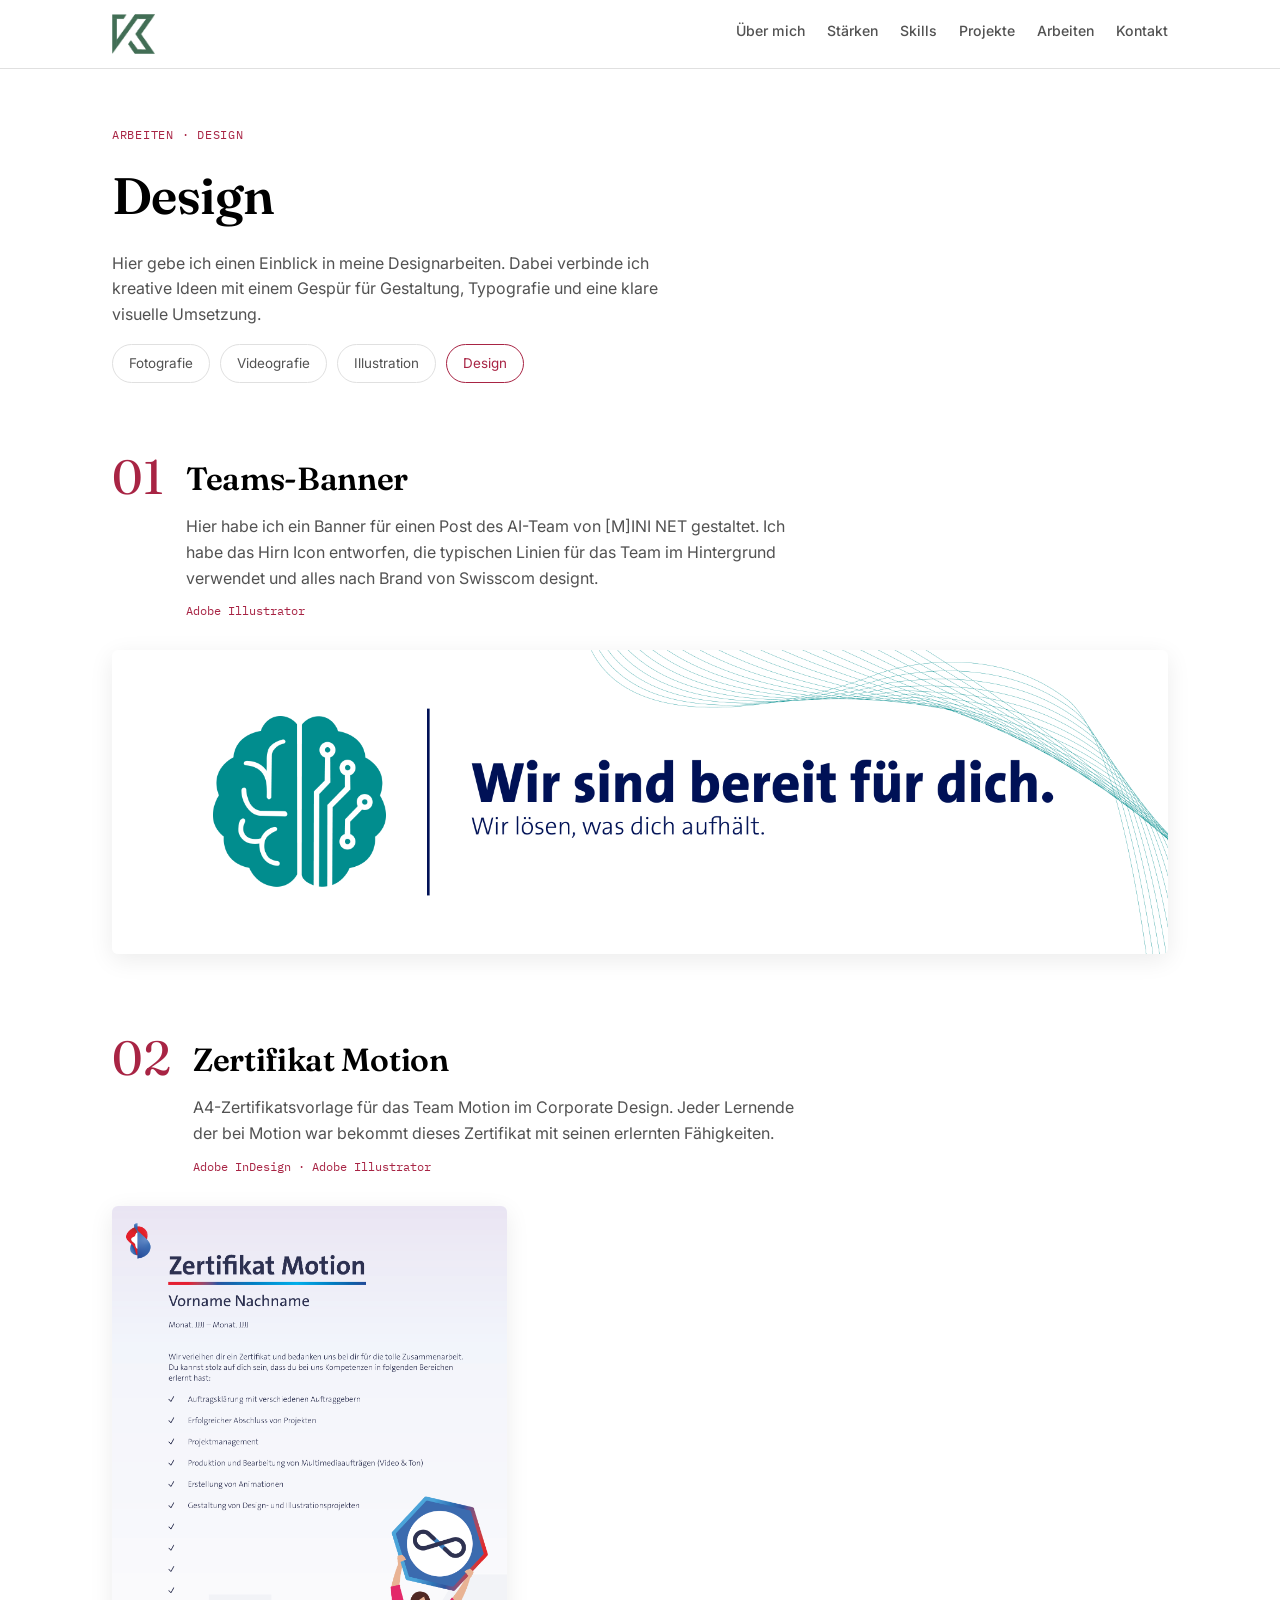
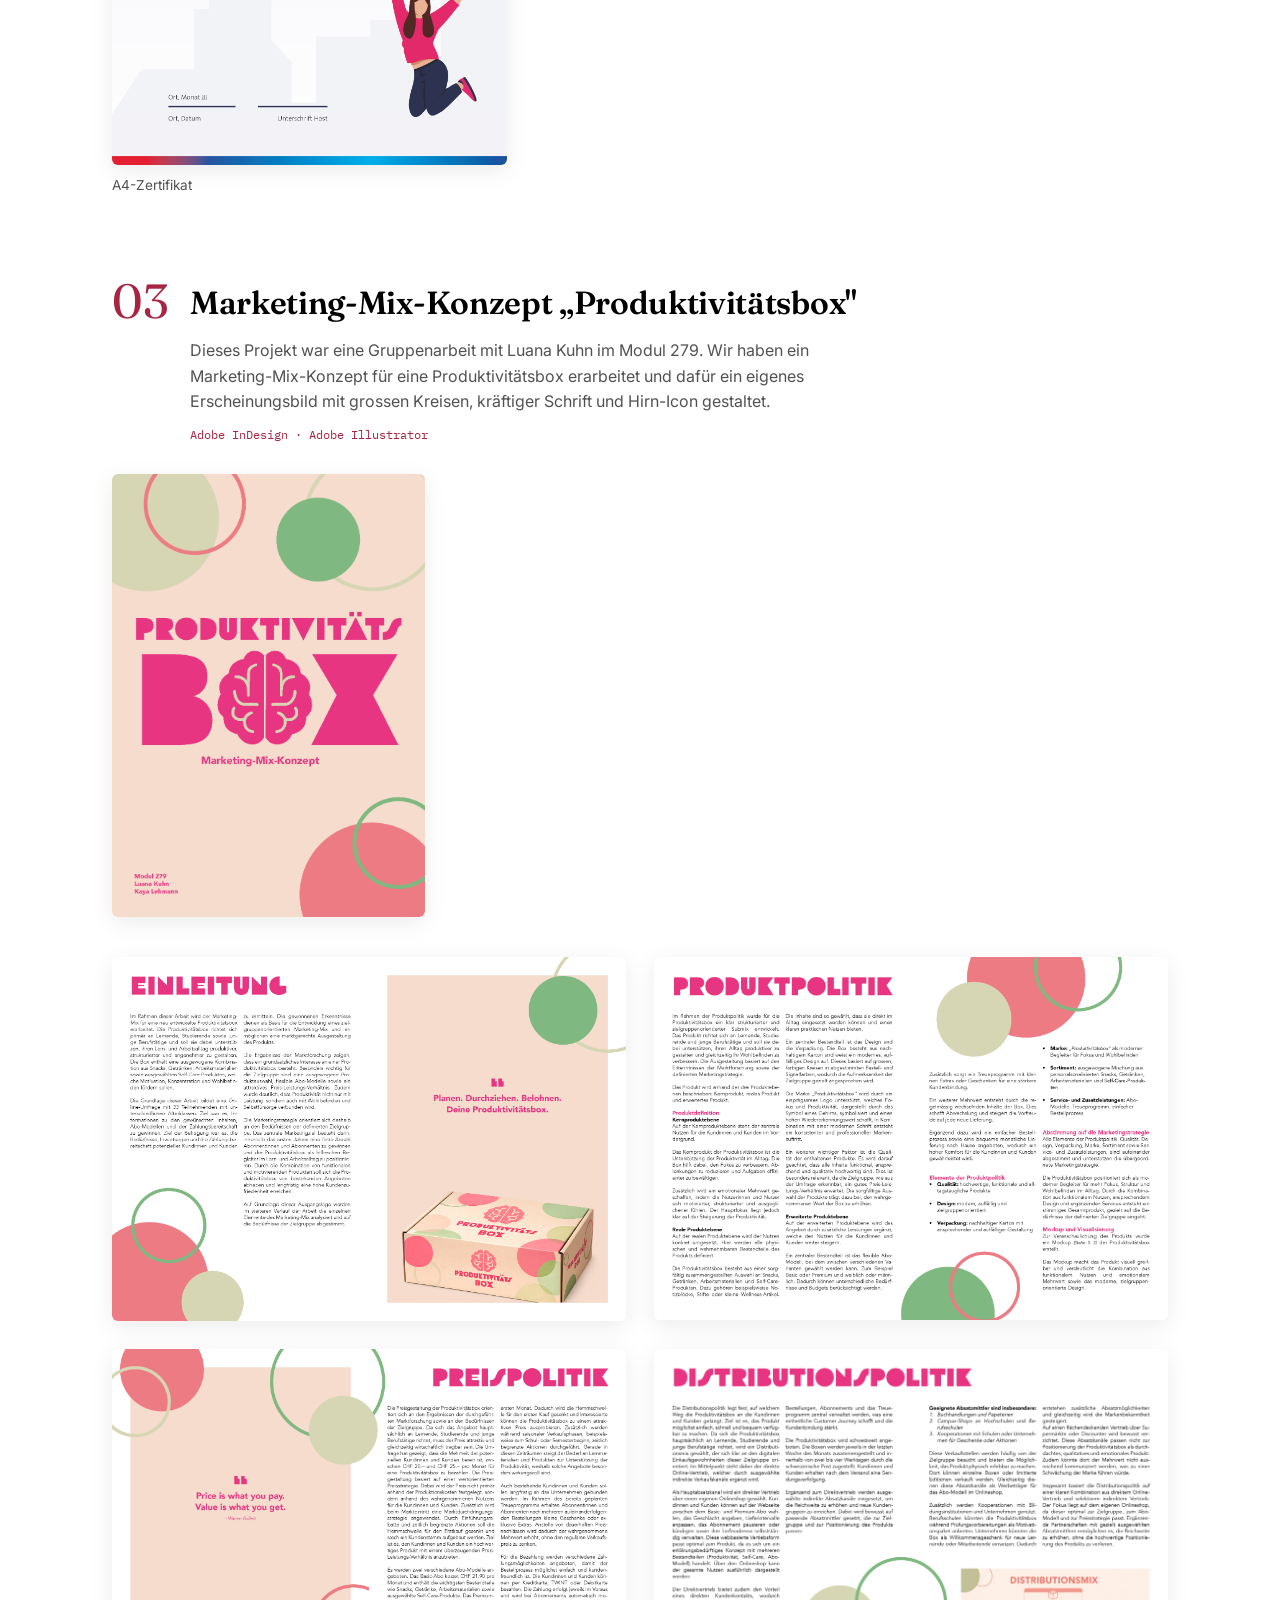
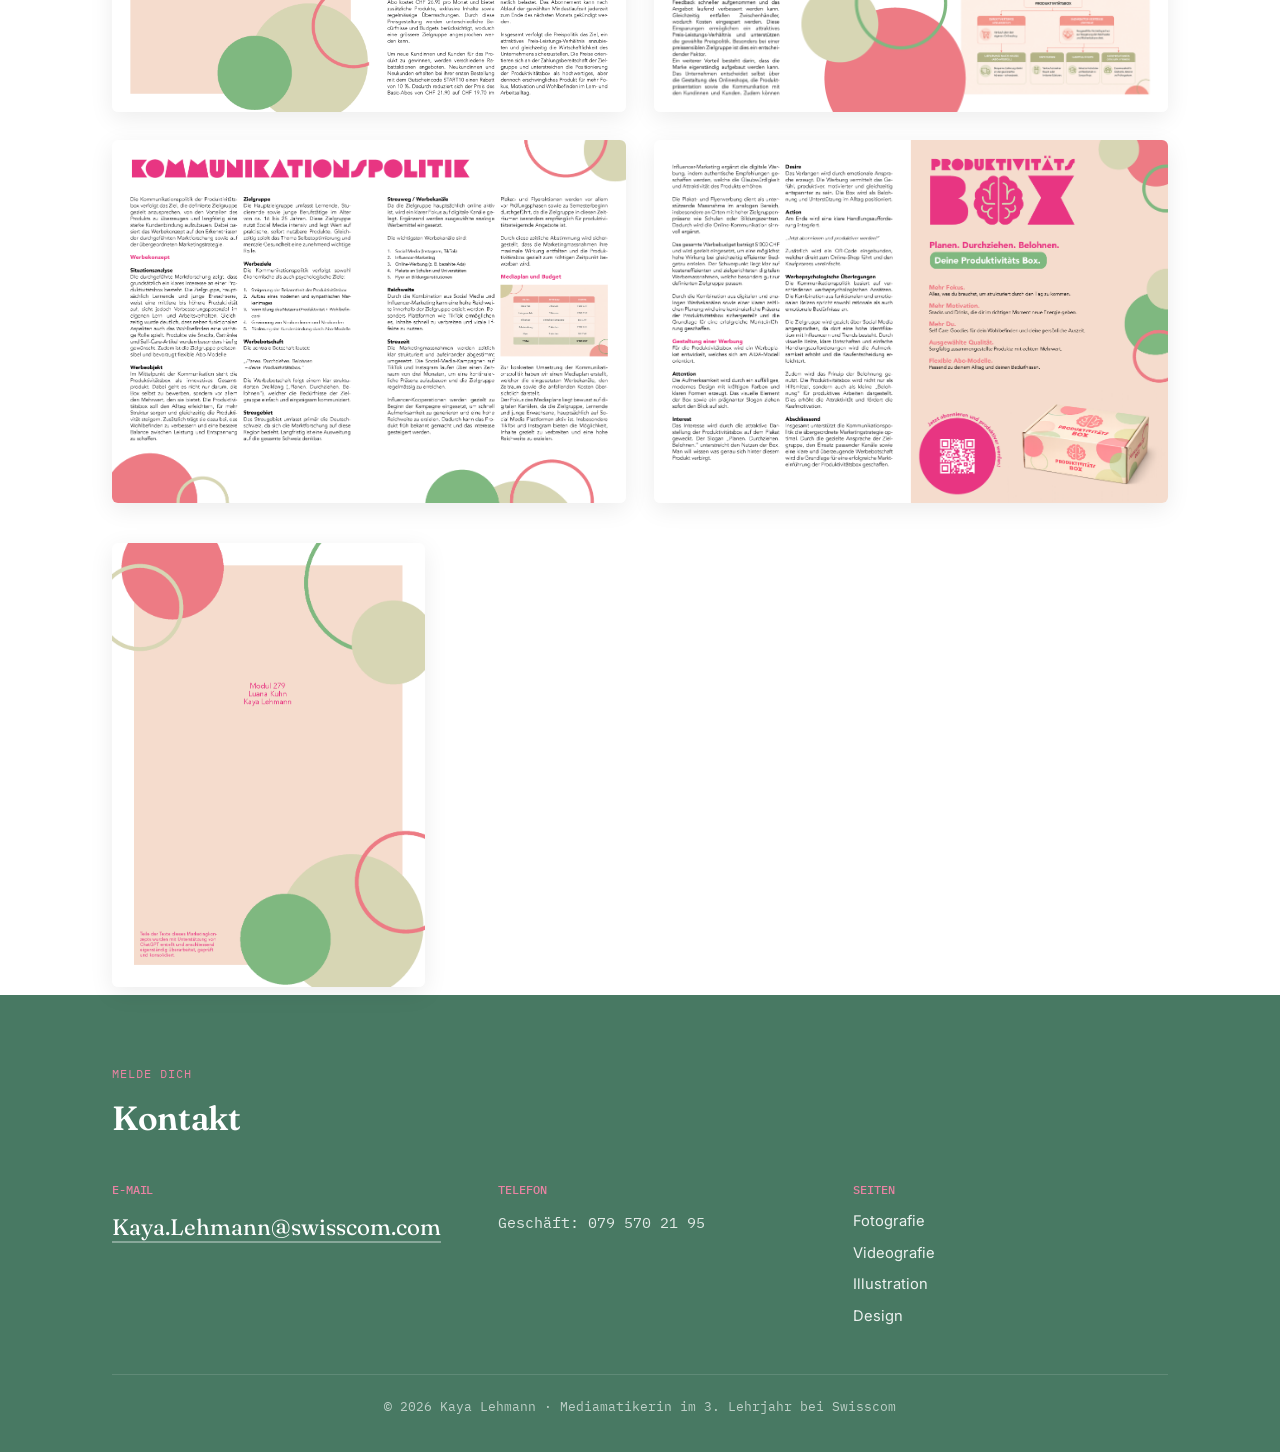
==== commit b07ee0be: "changes_london" ====
--- a/design.html
+++ b/design.html
@@ -4,6 +4,7 @@
 <meta charset="UTF-8">
 <meta name="viewport" content="width=device-width, initial-scale=1.0">
 <title>Design — Kaya Lehmann</title>
+<link rel="icon" type="image/x-icon" href="assets/Logo/Logo.png">
 <link rel="preconnect" href="https://fonts.googleapis.com">
 <link rel="preconnect" href="https://fonts.gstatic.com" crossorigin>
 <link href="https://fonts.googleapis.com/css2?family=Fraunces:opsz,wght@9..144,500;9..144,600;9..144,700&family=Yellowtail&family=Inter:wght@400;500;600;700&family=IBM+Plex+Mono:wght@400;500&display=swap" rel="stylesheet">
@@ -13,7 +14,7 @@
 
 <header class="top">
   <div class="wrap">
-    <a class="mark" href="index.html">Kaya</a>
+      <img src="assets/Logo/Logo.png" alt="Porträt von Kaya Lehmann" height="40">
     <nav aria-label="Hauptnavigation">
       <a href="index.html#about">Über mich</a>
       <a href="index.html#staerken">Stärken</a>
@@ -44,7 +45,7 @@
       <span class="design-nr">01</span>
       <div>
         <h2>Teams-Banner</h2>
-        <p>Banner mit Hirn-Icon und dem Claim «Wir sind bereit für dich.». Die feinen türkisen Linien oben rechts geben dem Layout Bewegung, die Schrift in Navy hält es klar und ruhig.</p>
+        <p>Hier habe ich ein Banner für einen Post des AI-Team von [M]INI NET gestaltet. Ich habe das Hirn Icon entworfen, die typischen Linien für das Team im Hintergrund verwendet und alles nach Brand von Swisscom designt.</p>
         <p class="design-tools">Adobe Illustrator</p>
       </div>
     </div>
@@ -59,7 +60,7 @@
       <span class="design-nr">02</span>
       <div>
         <h2>Zertifikat Motion</h2>
-        <p>A4-Zertifikatsvorlage für das Team Motion im Corporate Design. Hier kurz ergänzen, wie du bei der Planung vorgegangen bist.</p>
+        <p>A4-Zertifikatsvorlage für das Team Motion im Corporate Design. Jeder Lernende der bei Motion war bekommt dieses Zertifikat mit seinen erlernten Fähigkeiten.</p>
         <p class="design-tools">Adobe InDesign · Adobe Illustrator</p>
       </div>
     </div>
@@ -76,12 +77,11 @@
       <span class="design-nr">03</span>
       <div>
         <h2>Marketing-Mix-Konzept „Produktivitätsbox"</h2>
-        <p>Gruppenarbeit mit Luana Kuhn im Modul 279. Wir haben ein Marketing-Mix-Konzept für eine Produktivitätsbox erarbeitet und dafür ein eigenes Erscheinungsbild mit grossen Kreisen, kräftiger Schrift und Hirn-Icon gestaltet.</p>
+        <p>Dieses Projekt war eine Gruppenarbeit mit Luana Kuhn im Modul 279. Wir haben ein Marketing-Mix-Konzept für eine Produktivitätsbox erarbeitet und dafür ein eigenes Erscheinungsbild mit grossen Kreisen, kräftiger Schrift und Hirn-Icon gestaltet.</p>
         <p class="design-tools">Adobe InDesign · Adobe Illustrator</p>
       </div>
     </div>
 
-    <p class="design-label">Titel- und Abschlussseite (A4)</p>
     <div class="design-row cols-2 narrow">
       <figure class="design-fig">
         <a href="assets/Design/Marketing mis Konzept_Seite_1.png" target="_blank" rel="noopener"><img class="design-img" src="assets/Design/Marketing mis Konzept_Seite_1.png" alt="Titelseite Produktivitätsbox"></a>
@@ -112,7 +112,7 @@
     <div class="section-head"><span class="eyebrow">Melde dich</span><h2>Kontakt</h2></div>
     <div class="footer-grid">
       <div><h3>E-Mail</h3><a class="big" href="mailto:Kaya.Lehmann@swisscom.com">Kaya.Lehmann@swisscom.com</a></div>
-      <div><h3>Telefon</h3><p class="line">Geschäft: 079 570 21 95</p><p class="line">Privat: 078 404 42 02</p></div>
+      <div><h3>Telefon</h3><p class="line">Geschäft: 079 570 21 95</p></div>
       <div><h3>Seiten</h3><nav><a href="fotografie.html">Fotografie</a><a href="videografie.html">Videografie</a><a href="illustration.html">Illustration</a><a href="design.html">Design</a></nav></div>
     </div>
     <div class="footer-bottom">© 2026 Kaya Lehmann · Mediamatikerin im 3. Lehrjahr bei Swisscom</div>
--- a/style.css
+++ b/style.css
@@ -426,33 +426,26 @@
 @media (max-width: 880px) { .photo-grid { grid-template-columns: 1fr 1fr; } }
 @media (max-width: 560px) { .photo-grid { grid-template-columns: 1fr; } }
 
-/* ---------- Illustrationsseite ---------- */
-
-/* GROSSE ILLUSTRATIONEN: 2 Boxen mit kleinem Text darunter */
-.gallery.gallery-large { grid-template-columns: repeat(2, 1fr); gap: 32px; padding: 0 0 50px; }
-.gallery.gallery-large figure { background: var(--paper); border-radius: 22px; padding: 18px 18px 20px; box-shadow: 0 10px 28px rgba(0,0,0,0.07); }
-.gallery.gallery-large .bild { aspect-ratio: 4 / 3; overflow: hidden; border-radius: 14px; background: transparent; }.gallery.gallery-large img { width: 100%; height: 100%; object-fit: contain; background: transparent; border-radius: 0; transform: scale(var(--zoom, 1)); }
-.gallery.gallery-large figcaption { margin-top: 14px; font-size: 0.85rem; }
-.gallery.gallery-large figcaption .tools { font-size: 0.7rem; }
-
-/* KLEINE ILLUSTRATIONEN: eine gemeinsame Fläche, keine einzelnen Boxen, keine Texte */
-.gallery.gallery-small {
-  grid-template-columns: repeat(3, 1fr); gap: 20px 24px; padding: 40px; margin-bottom: 70px;
-  background: var(--panel-bg, color-mix(in srgb, black 4%, white)); border-radius: 26px;
-}
+/* ===== ILLUSTRATION: in style.css die alten .gallery-large / .gallery-small Regeln
+   (inkl. der verklebten Zeile 434 und den @media-Zeilen dazu) löschen und das hier einfügen ===== */
+
+/* Grosse Illustrationen: untereinander */
+.gallery.gallery-large { grid-template-columns: 1fr; gap: 0; padding: 0; }
+.gallery.gallery-large .bild { aspect-ratio: auto; overflow: hidden; border-radius: 14px; background: transparent; }
+.gallery.gallery-large img { width: 100%; height: auto; display: block; object-fit: contain; background: transparent; border-radius: 0; transform: scale(var(--zoom, 1)); }
+
+/* Kleine Illustrationen: alle gleich grosse Felder, ohne grauen Hintergrund */
+.gallery.gallery-small { grid-template-columns: repeat(3, 1fr); gap: 24px; padding: 0; margin-bottom: 32px; background: none; border-radius: 0; }
 .gallery.gallery-small figure { background: none; box-shadow: none; padding: 0; border-radius: 0; }
 .gallery.gallery-small figcaption { display: none; }
-.gallery.gallery-small img {
-  aspect-ratio: 1 / 1; box-sizing: border-box; padding: 12%;
-  object-fit: contain; background: transparent; border-radius: 0; transform: scale(var(--zoom, 1));
-}
-
-/* Kleinere Bildschirme */
-@media (max-width: 880px) { .gallery.gallery-small { grid-template-columns: 1fr 1fr; } }
-@media (max-width: 560px) {
-  .gallery.gallery-large, .gallery.gallery-small { grid-template-columns: 1fr; }
-  .gallery.gallery-small { padding: 24px; }
-}
+.gallery.gallery-small img { width: 100%; aspect-ratio: 1 / 1; box-sizing: border-box; padding: 3%; object-fit: contain; background: transparent; border-radius: 0; transform: scale(var(--zoom, 1)); }
+
+/* Gruppen-Text und Beispielkarten */
+.doubble-examples { display: grid; grid-template-columns: repeat(3, 1fr); gap: 24px; }
+.doubble-examples img { width: 100%; aspect-ratio: 1 / 1; object-fit: contain; border-radius: 50%; }
+
+@media (max-width: 880px) { .gallery.gallery-small, .doubble-examples { grid-template-columns: 1fr 1fr; } }
+@media (max-width: 560px) { .gallery.gallery-small { grid-template-columns: 1fr 1fr; gap: 12px; } }
 
 /* ============================================================
    DESIGN-SEITE: 3 Projekte
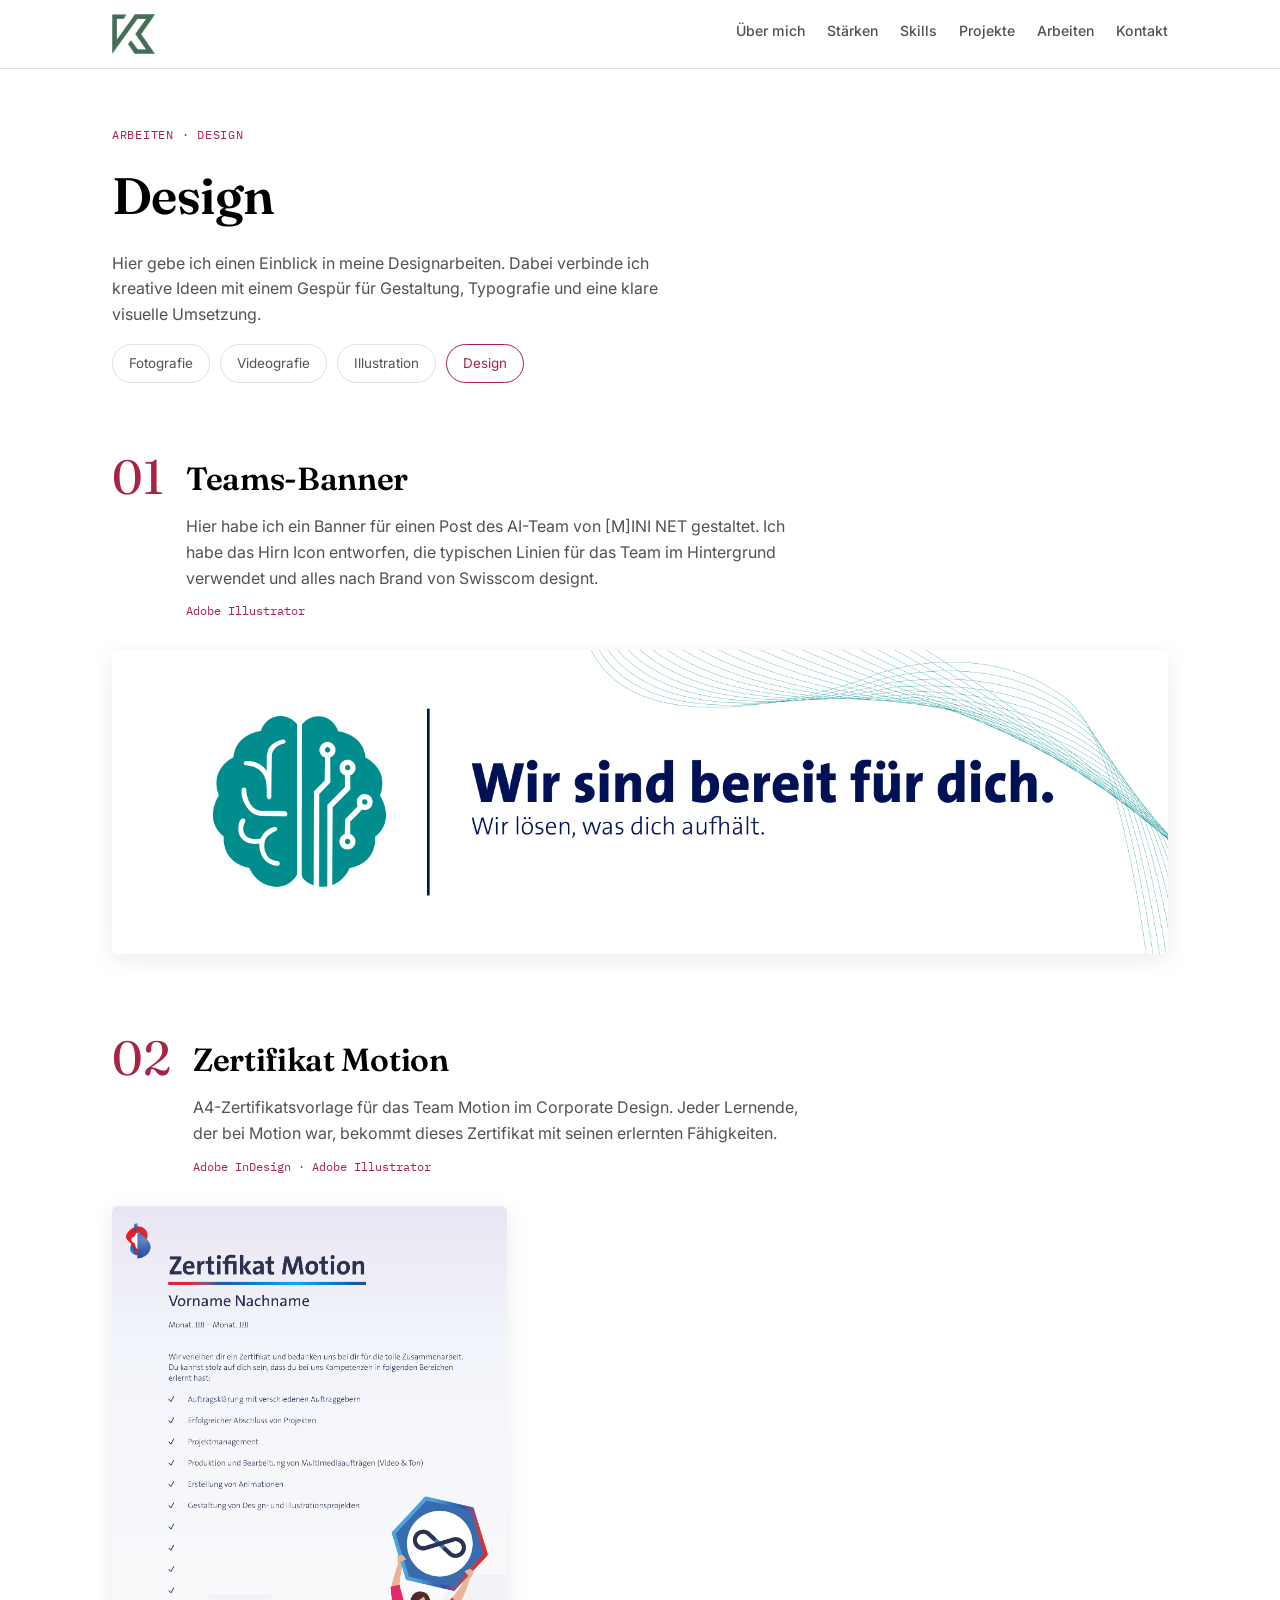
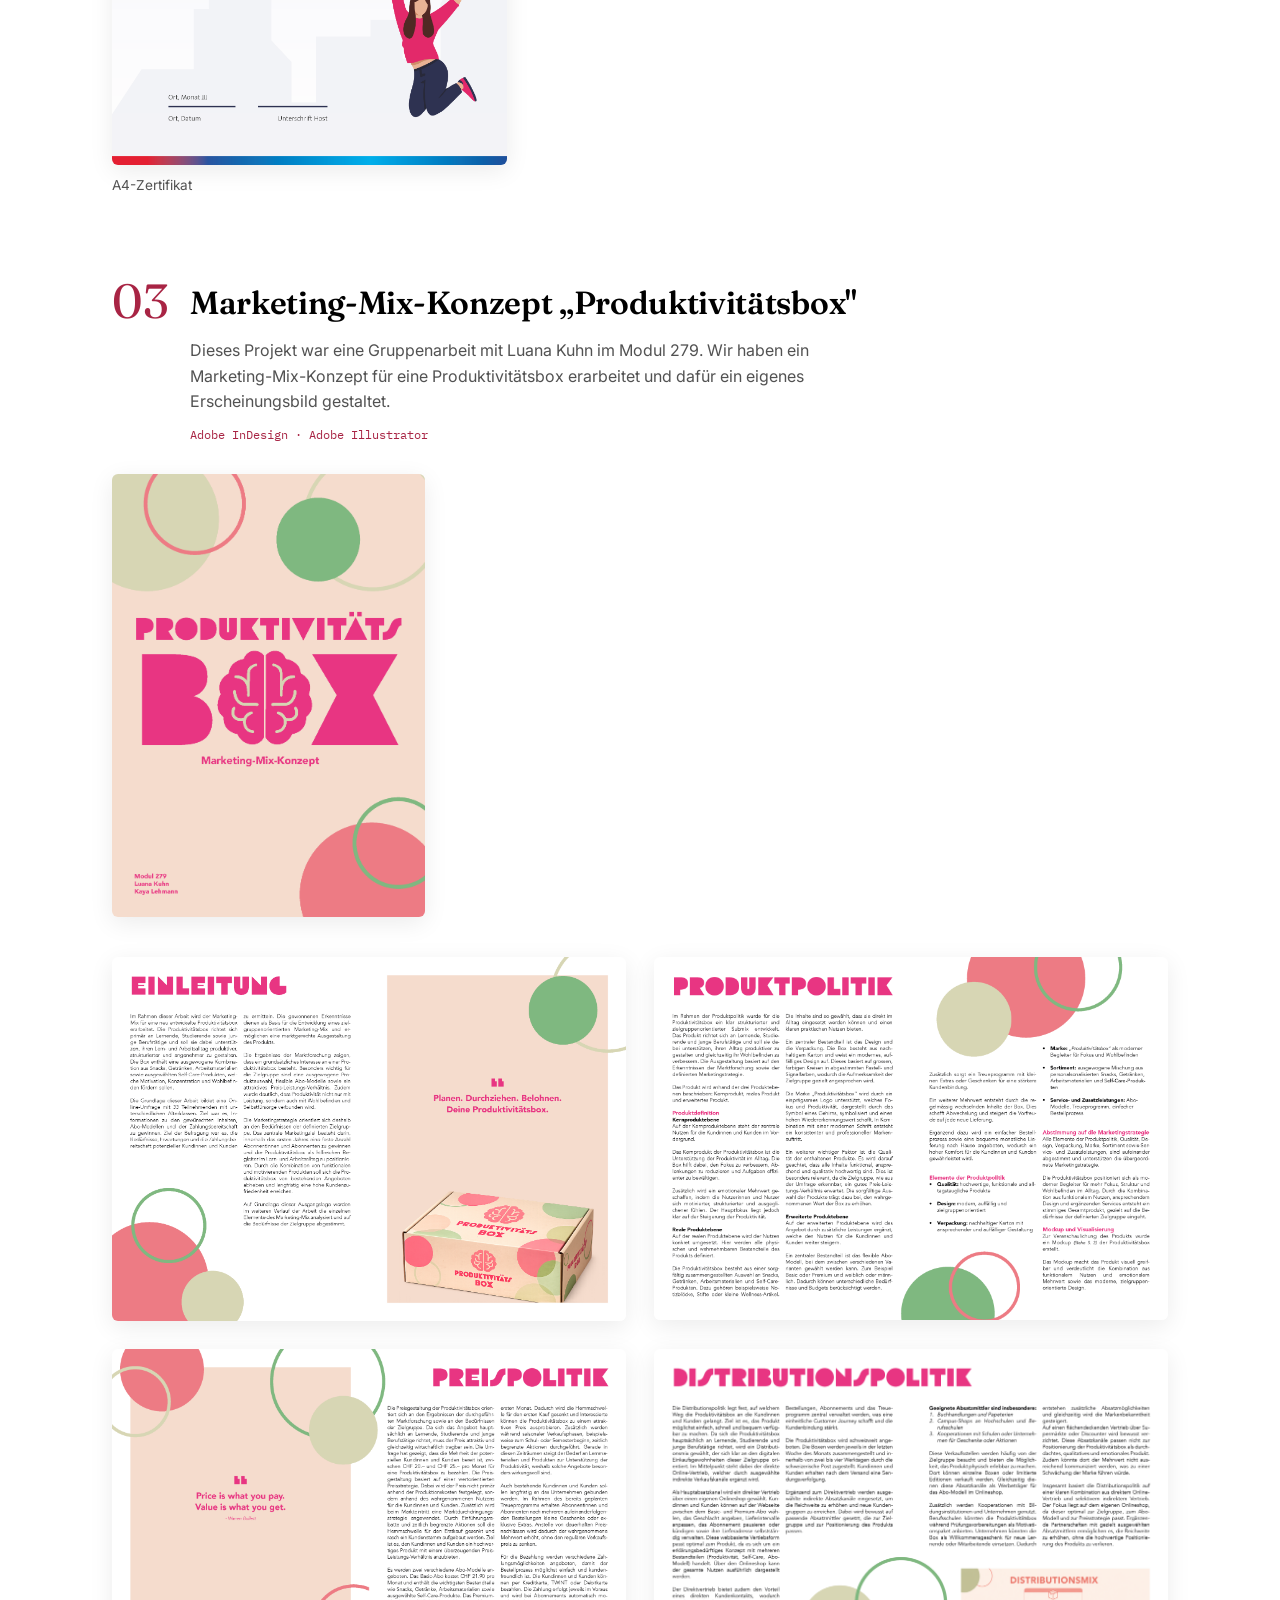
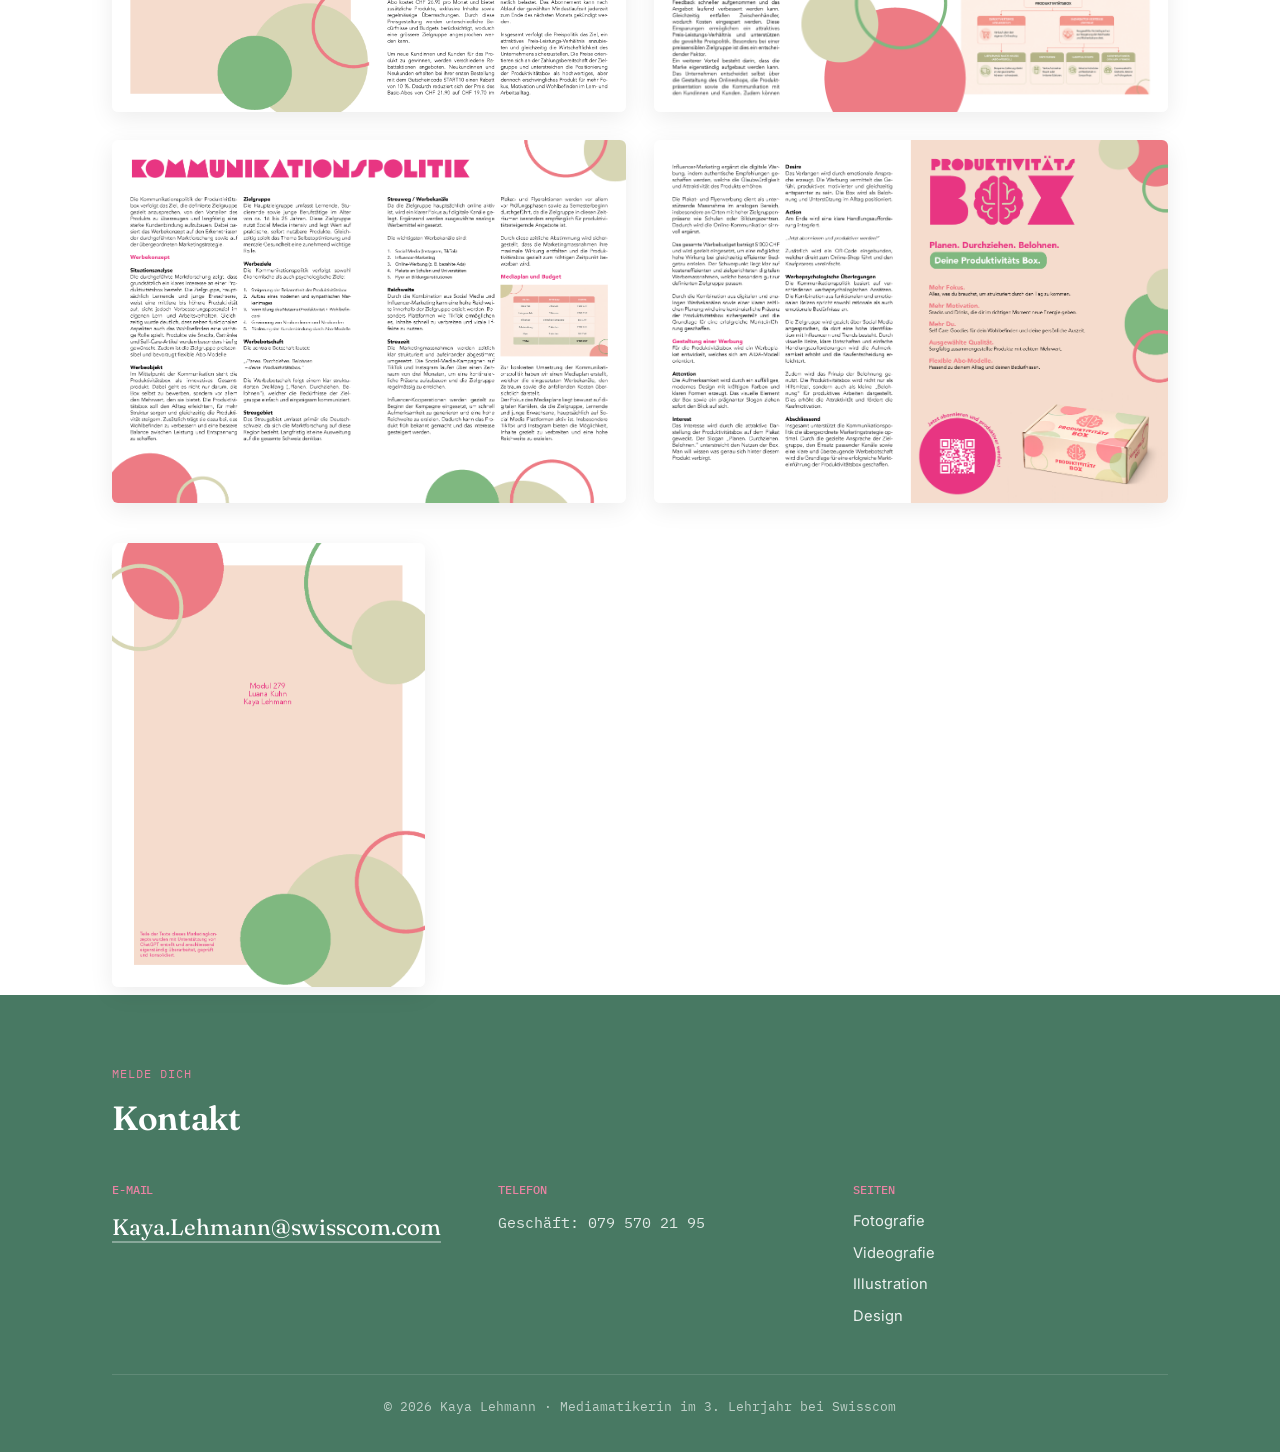
==== commit c1a96fdc: "oktober" ====
--- a/design.html
+++ b/design.html
@@ -60,7 +60,7 @@
       <span class="design-nr">02</span>
       <div>
         <h2>Zertifikat Motion</h2>
-        <p>A4-Zertifikatsvorlage für das Team Motion im Corporate Design. Jeder Lernende der bei Motion war bekommt dieses Zertifikat mit seinen erlernten Fähigkeiten.</p>
+        <p>A4-Zertifikatsvorlage für das Team Motion im Corporate Design. Jeder Lernende, der bei Motion war, bekommt dieses Zertifikat mit seinen erlernten Fähigkeiten.</p>
         <p class="design-tools">Adobe InDesign · Adobe Illustrator</p>
       </div>
     </div>
@@ -77,7 +77,7 @@
       <span class="design-nr">03</span>
       <div>
         <h2>Marketing-Mix-Konzept „Produktivitätsbox"</h2>
-        <p>Dieses Projekt war eine Gruppenarbeit mit Luana Kuhn im Modul 279. Wir haben ein Marketing-Mix-Konzept für eine Produktivitätsbox erarbeitet und dafür ein eigenes Erscheinungsbild mit grossen Kreisen, kräftiger Schrift und Hirn-Icon gestaltet.</p>
+        <p>Dieses Projekt war eine Gruppenarbeit mit Luana Kuhn im Modul 279. Wir haben ein Marketing-Mix-Konzept für eine Produktivitätsbox erarbeitet und dafür ein eigenes Erscheinungsbild gestaltet.</p>
         <p class="design-tools">Adobe InDesign · Adobe Illustrator</p>
       </div>
     </div>
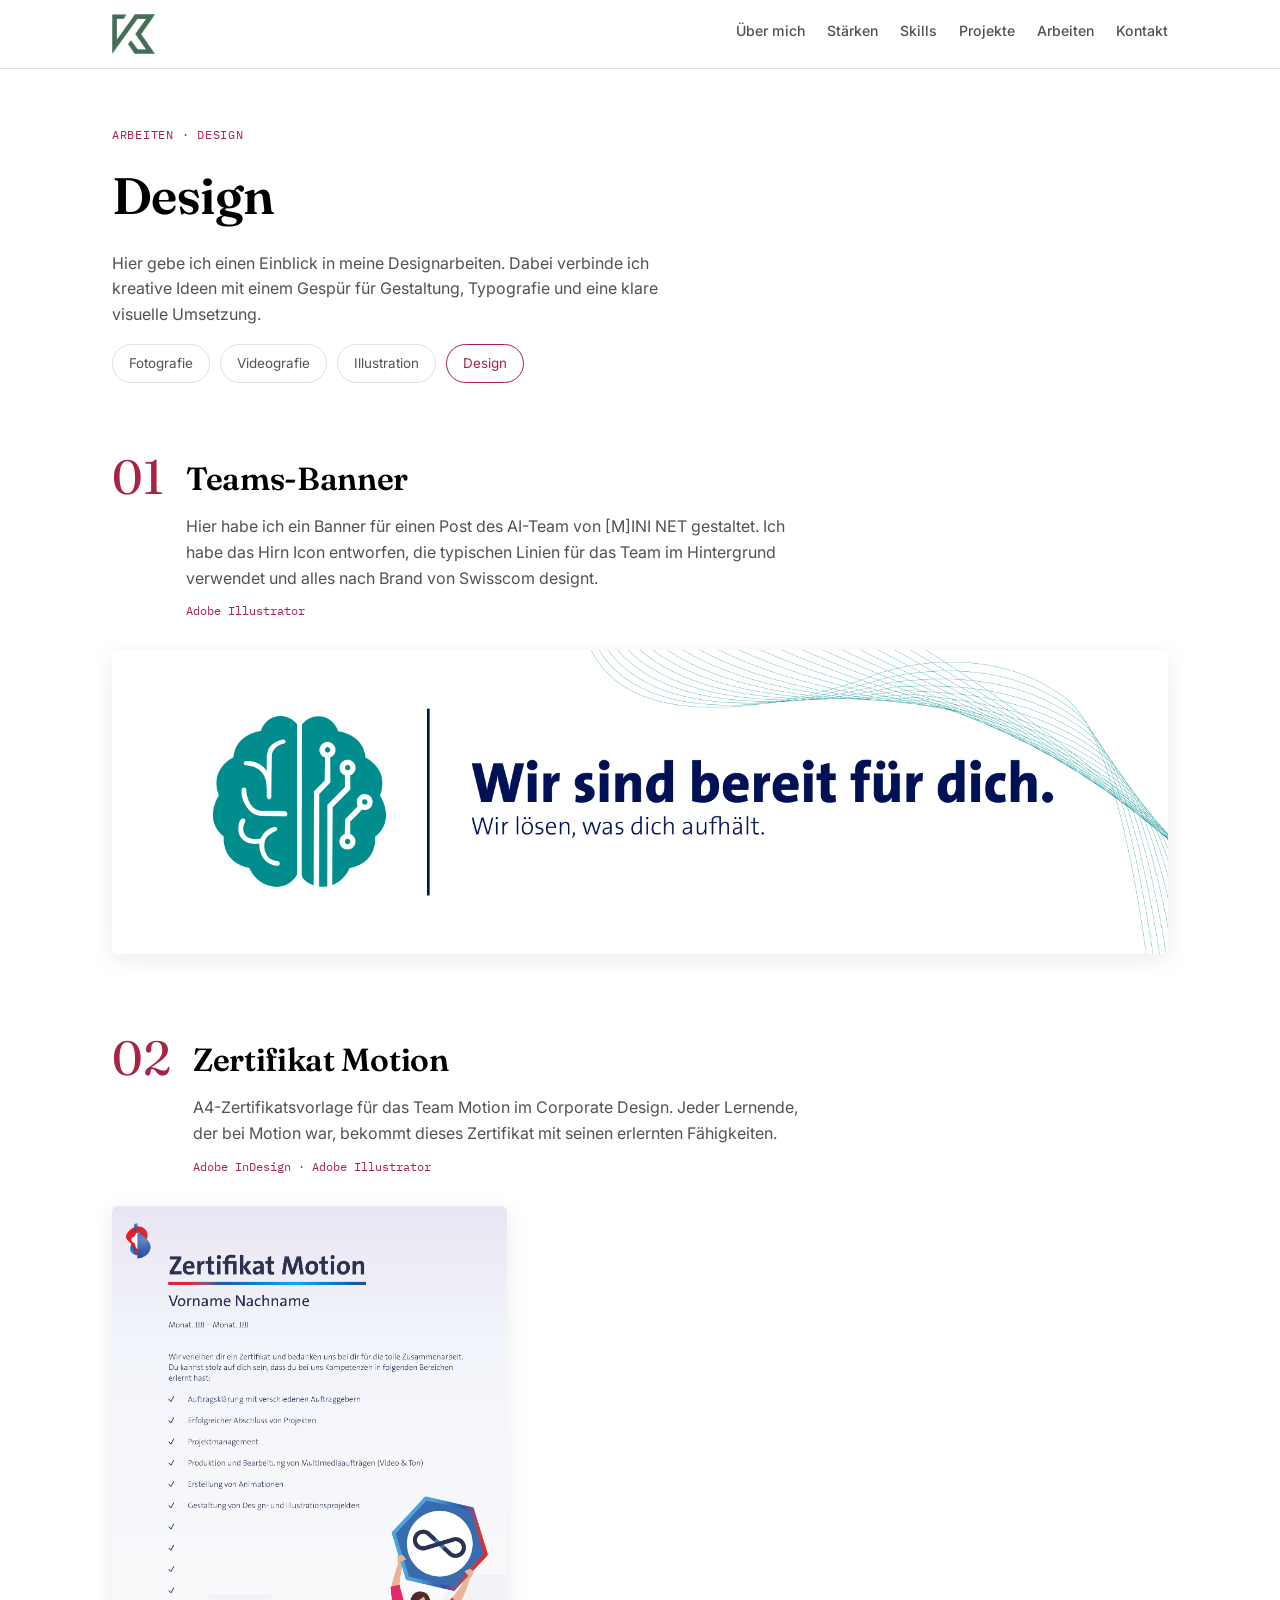
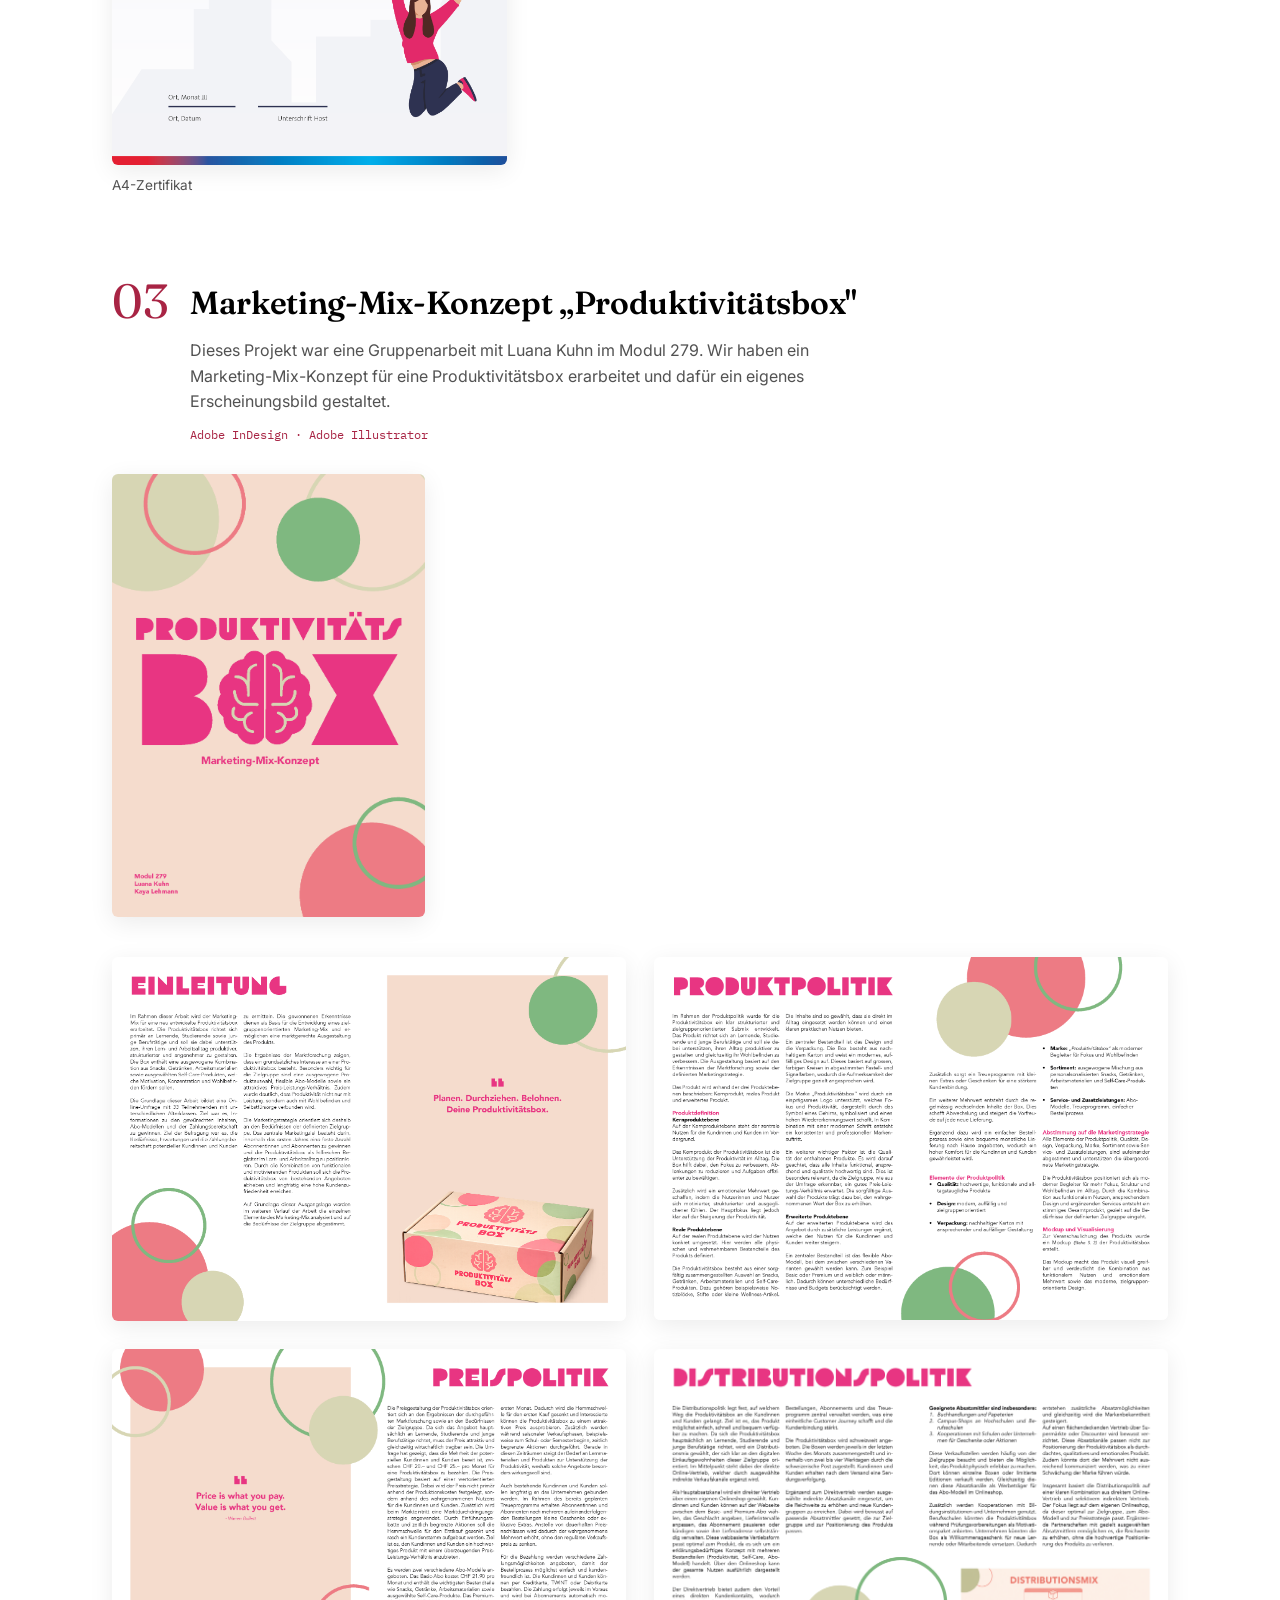
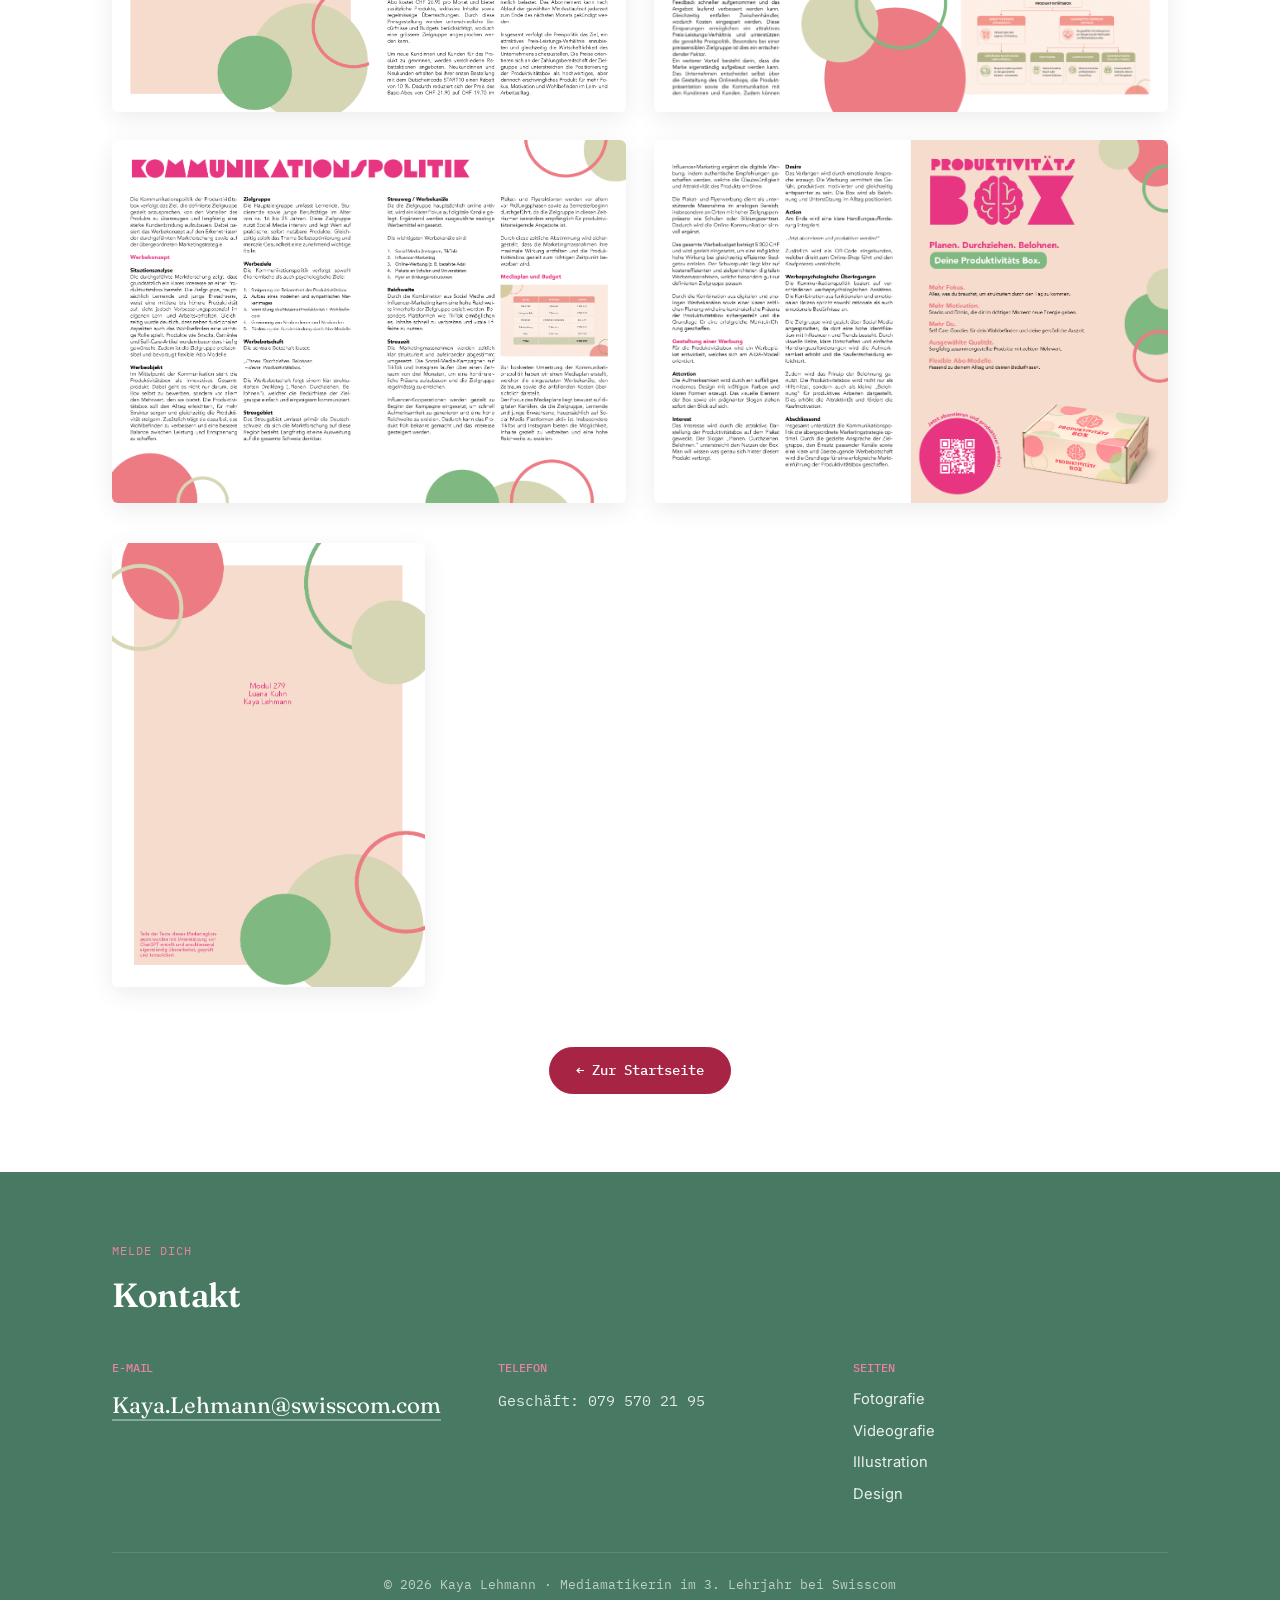
==== commit 4be06b61: "final26" ====
--- a/design.html
+++ b/design.html
@@ -104,7 +104,9 @@
         <a href="assets/Design/Marketing mis Konzept_Seite_8.png" target="_blank" rel="noopener"><img class="design-img" src="assets/Design/Marketing mis Konzept_Seite_8.png" alt="Abschlussseite"></a>
       </figure>
     </div>
-
+  <div class="home-wrap">
+    <a class="home-btn" href="index.html">← Zur Startseite</a>
+  </div>
 </main>
 
 <footer class="site-footer" id="kontakt">
--- a/style.css
+++ b/style.css
@@ -485,4 +485,15 @@
   .design-row.cols-2, .design-row.cols-poster { grid-template-columns: 1fr; }
   .design-row.narrow { max-width: 100%; }
   .design-head { flex-direction: column; gap: 8px; }
-}+}
+
+/* ---------- Home-Button (alle Unterseiten) ---------- */
+.home-wrap { display: flex; justify-content: center; padding: 60px 0 70px; }
+.home-btn {
+  display: inline-block; text-decoration: none;
+  font-family: 'IBM Plex Mono', monospace; font-size: 0.85rem; font-weight: 500;
+  padding: 12px 26px; border-radius: 30px;
+  color: #fff; background: var(--growing-pink); border: 1.5px solid var(--growing-pink);
+  transition: background 0.2s ease, border-color 0.2s ease, transform 0.2s ease;
+}
+.home-btn:hover { background: var(--black); border-color: var(--black); transform: translateY(-2px); }
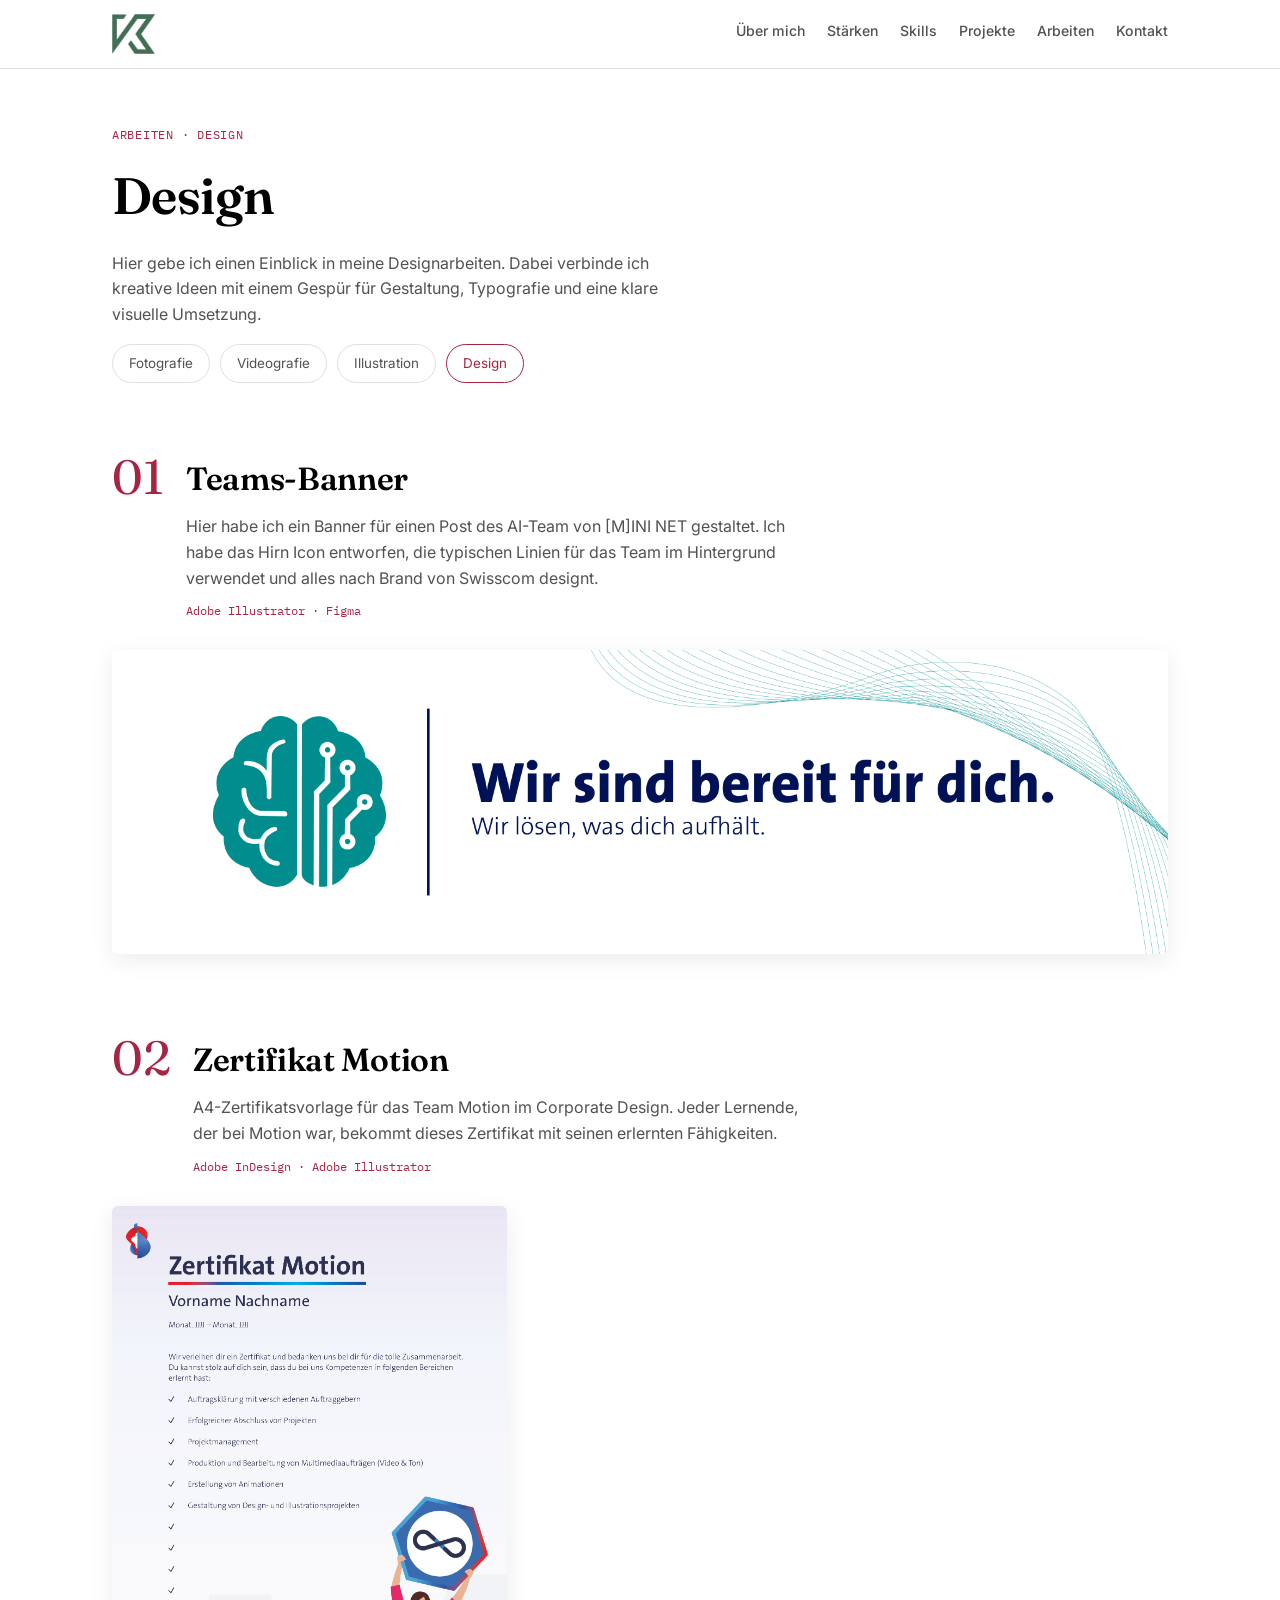
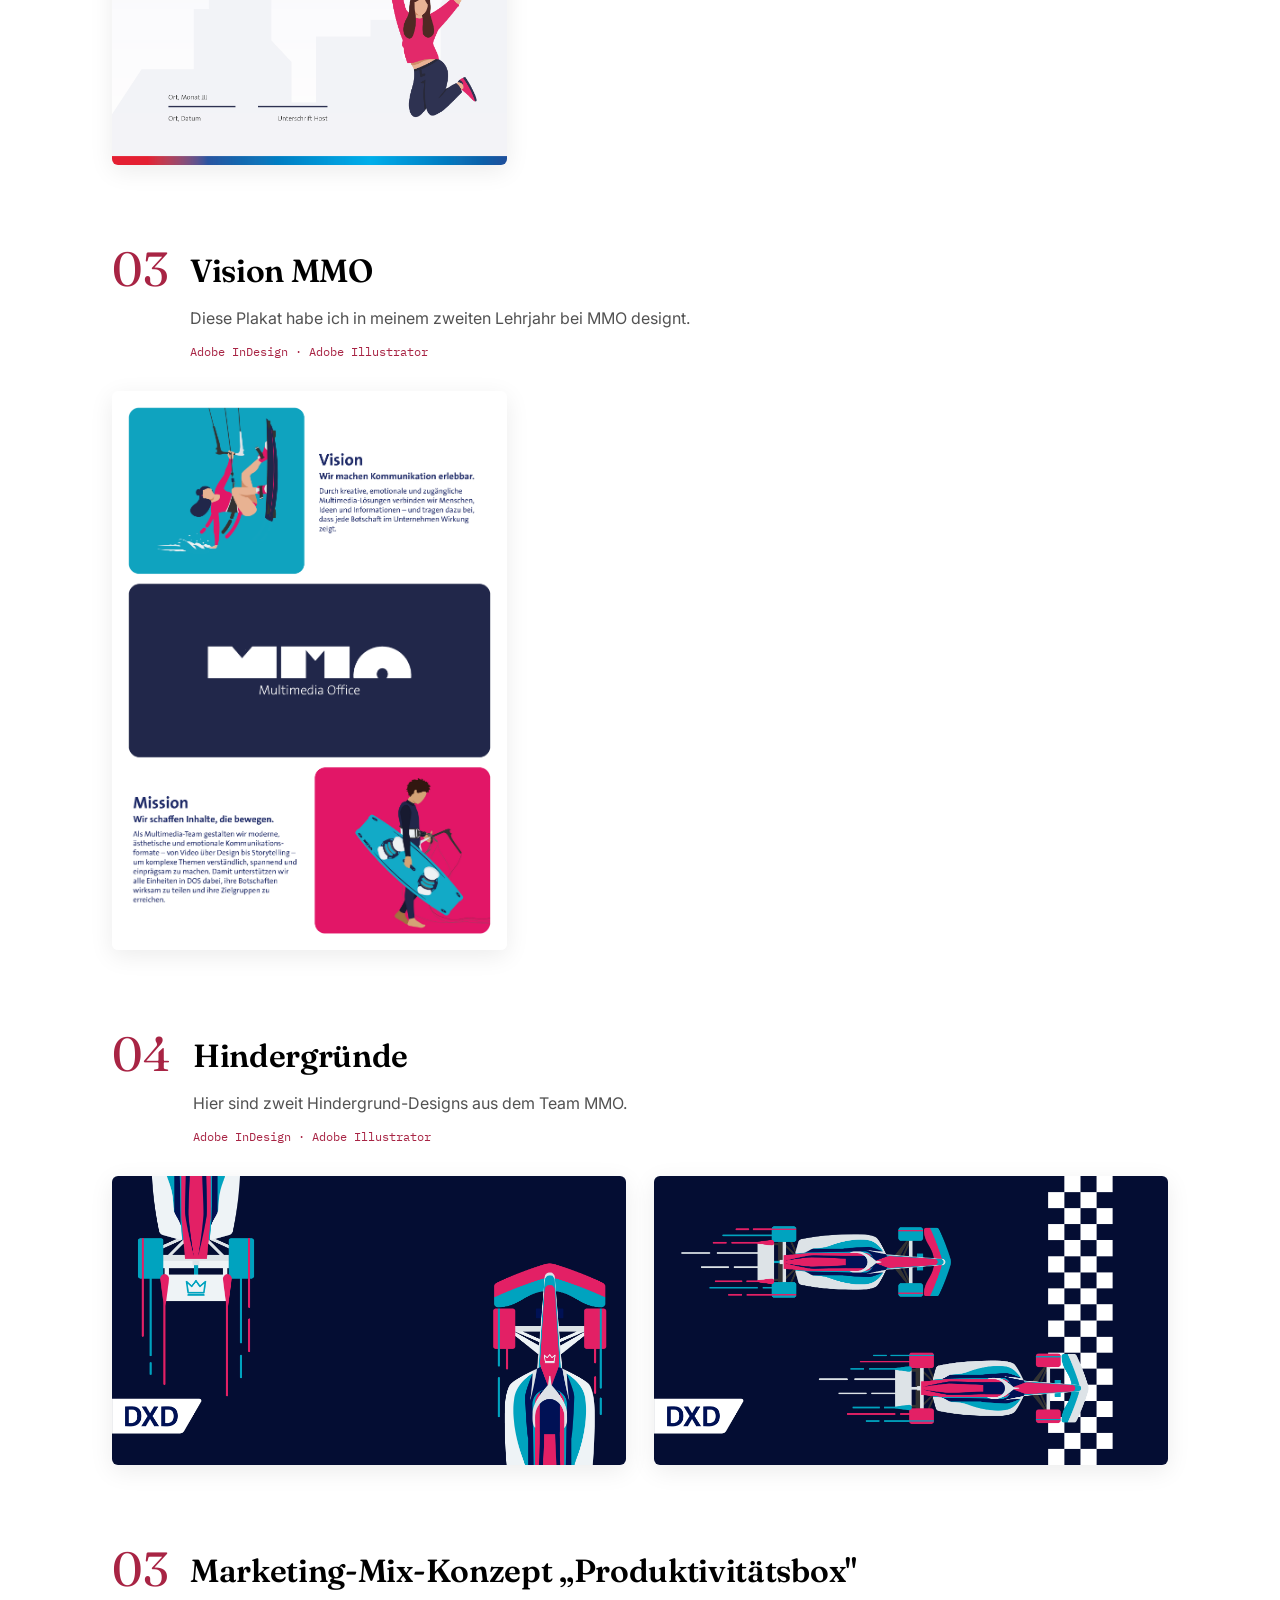
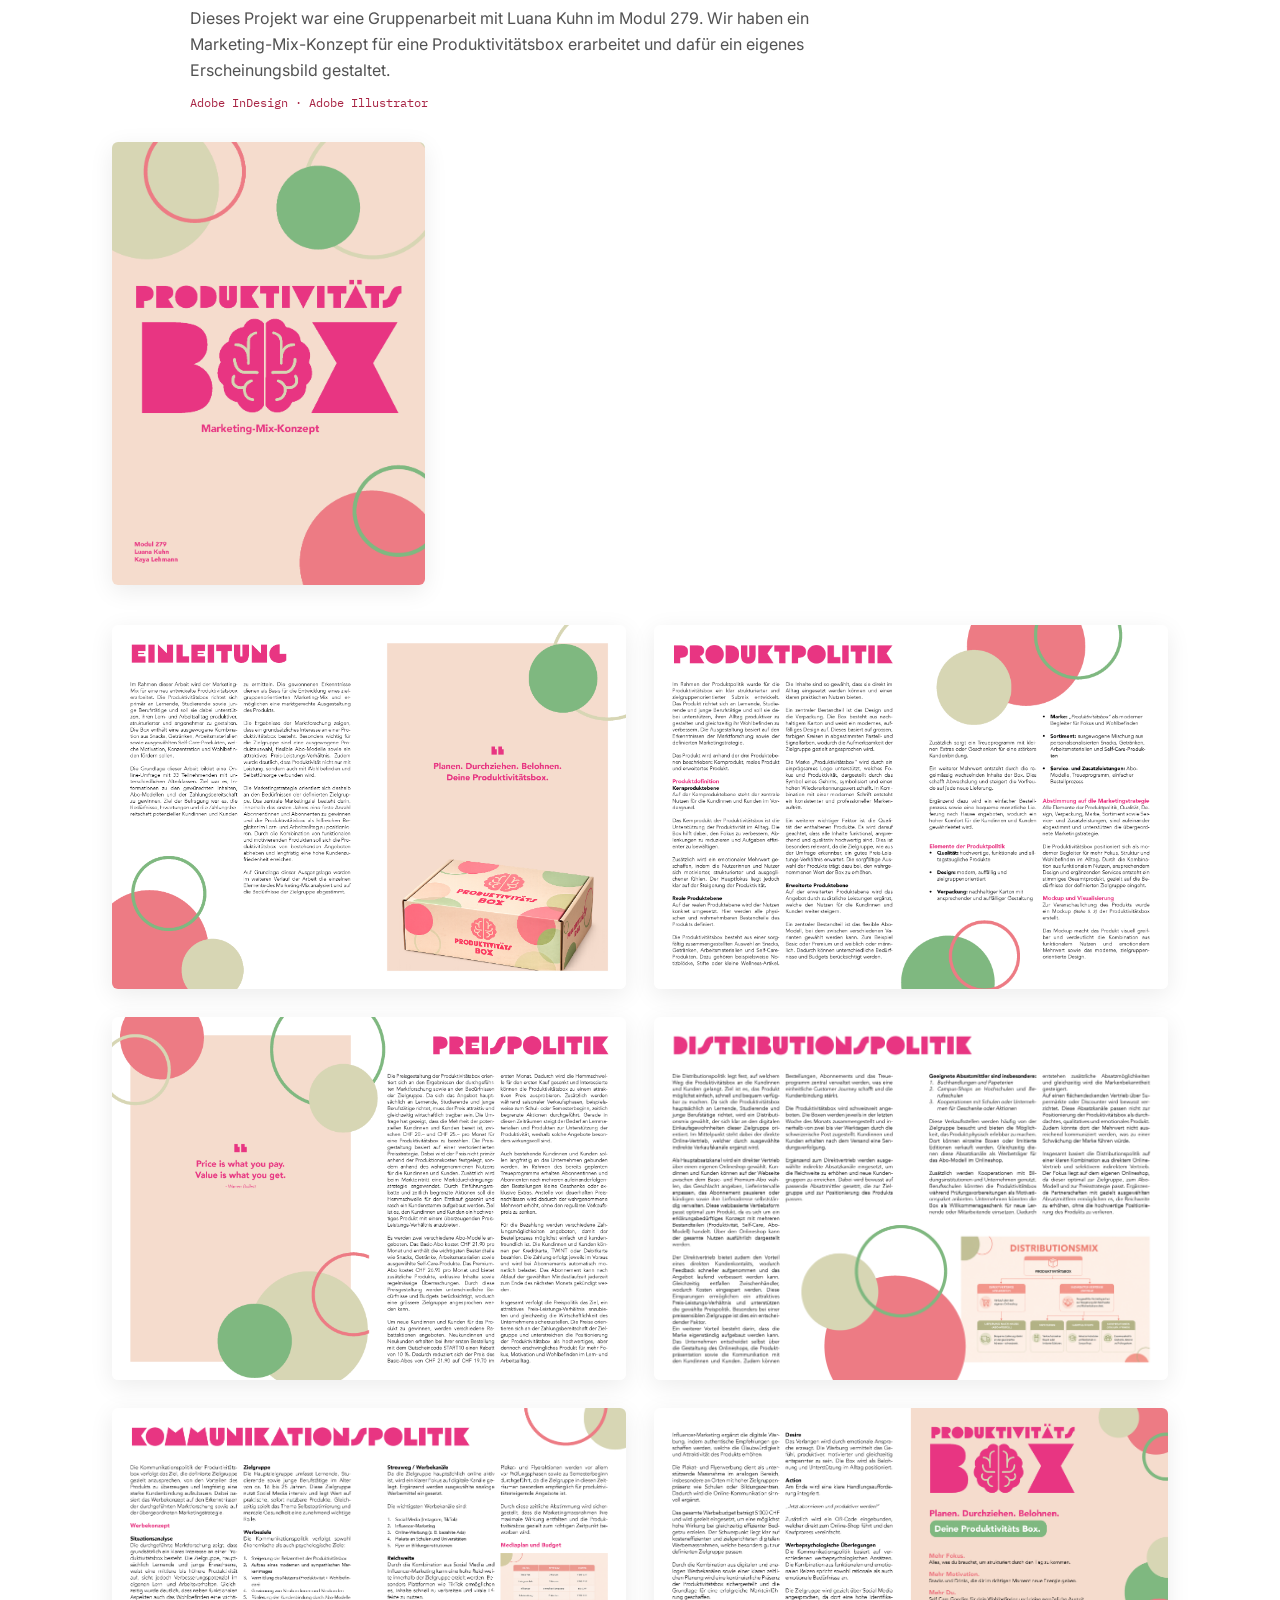
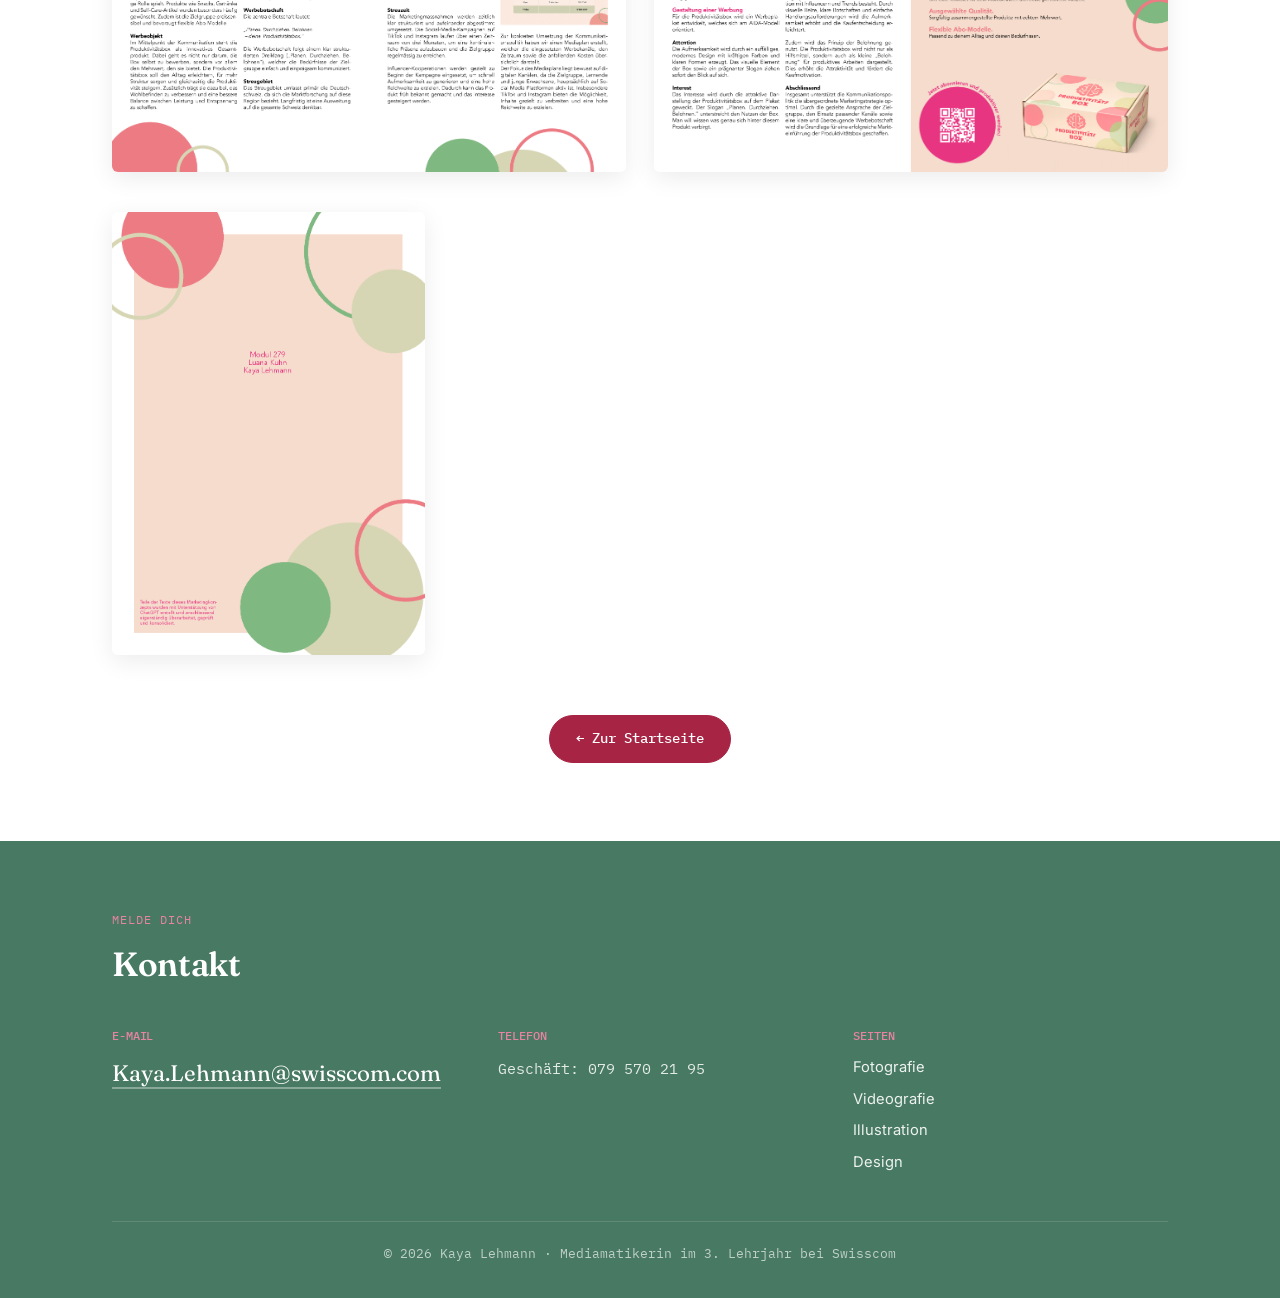
==== commit b9899e74: "changesmininet" ====
--- a/design.html
+++ b/design.html
@@ -46,13 +46,14 @@
       <div>
         <h2>Teams-Banner</h2>
         <p>Hier habe ich ein Banner für einen Post des AI-Team von [M]INI NET gestaltet. Ich habe das Hirn Icon entworfen, die typischen Linien für das Team im Hintergrund verwendet und alles nach Brand von Swisscom designt.</p>
-        <p class="design-tools">Adobe Illustrator</p>
+        <p class="design-tools">Adobe Illustrator · Figma</p>
       </div>
     </div>
     <figure class="design-fig">
       <a href="assets/Design/teams-banner.jpg" target="_blank" rel="noopener"><img class="design-img" src="assets/Design/Final_Banner.jpg" alt="Teams-Banner mit Hirn-Icon und dem Text Wir sind bereit für dich"></a>
     </figure>
   </section>
+
 
     <!-- ============ PROJEKT 2: ZERTIFIKAT + PLANUNG ============ -->
   <section class="design-project">
@@ -67,9 +68,43 @@
     <div class="design-row cols-poster">
       <figure class="design-fig">
         <a href="assets/Design/zertifikat-motion.jpg" target="_blank" rel="noopener"><img class="design-img" src="assets/Design/Vorlage_Zertifikat.png" alt="A4-Zertifikatsvorlage Zertifikat Motion"></a>
-        <figcaption>A4-Zertifikat</figcaption>
       </figure>
   </section>
+
+  <section class="design-project">
+    <div class="design-head">
+      <span class="design-nr">03</span>
+      <div>
+        <h2>Vision MMO</h2>
+        <p>Diese Plakat habe ich in meinem zweiten Lehrjahr bei MMO designt.</p>
+        <p class="design-tools">Adobe InDesign · Adobe Illustrator</p>
+      </div>
+    </div>
+    <div class="design-row cols-poster">
+      <figure class="design-fig">
+        <a href="assets/Design/vision.png" target="_blank" rel="noopener"><img class="design-img" src="assets/Design/vision.png" alt="A4-Zertifikatsvorlage Zertifikat Motion"></a>
+      </figure>
+  </section>
+ 
+<section class="design-project">
+    <div class="design-head">
+      <span class="design-nr">04</span>
+      <div>
+        <h2>Hindergründe</h2>
+        <p>Hier sind zweit Hindergrund-Designs aus dem Team MMO.</p>
+        <p class="design-tools">Adobe InDesign · Adobe Illustrator</p>
+      </div>
+    </div>
+    <div class="design-row cols-2">
+      <figure class="design-fig">
+        <a href="assets/Design/cars.png" target="_blank" rel="noopener"><img class="design-img" src="assets/Design/cars.png" alt="Zertifikatsvorlage Motion, Variante Cars"></a>
+      </figure>
+      <figure class="design-fig">
+        <a href="assets/Design/racing.png" target="_blank" rel="noopener"><img class="design-img" src="assets/Design/racing.png" alt="Zertifikatsvorlage Motion, Variante Racing"></a>
+      </figure>
+    </div>
+</section>
+
 
   <!-- ============ PROJEKT 3: MARKETING-KONZEPT ============ -->
   <section class="design-project">
